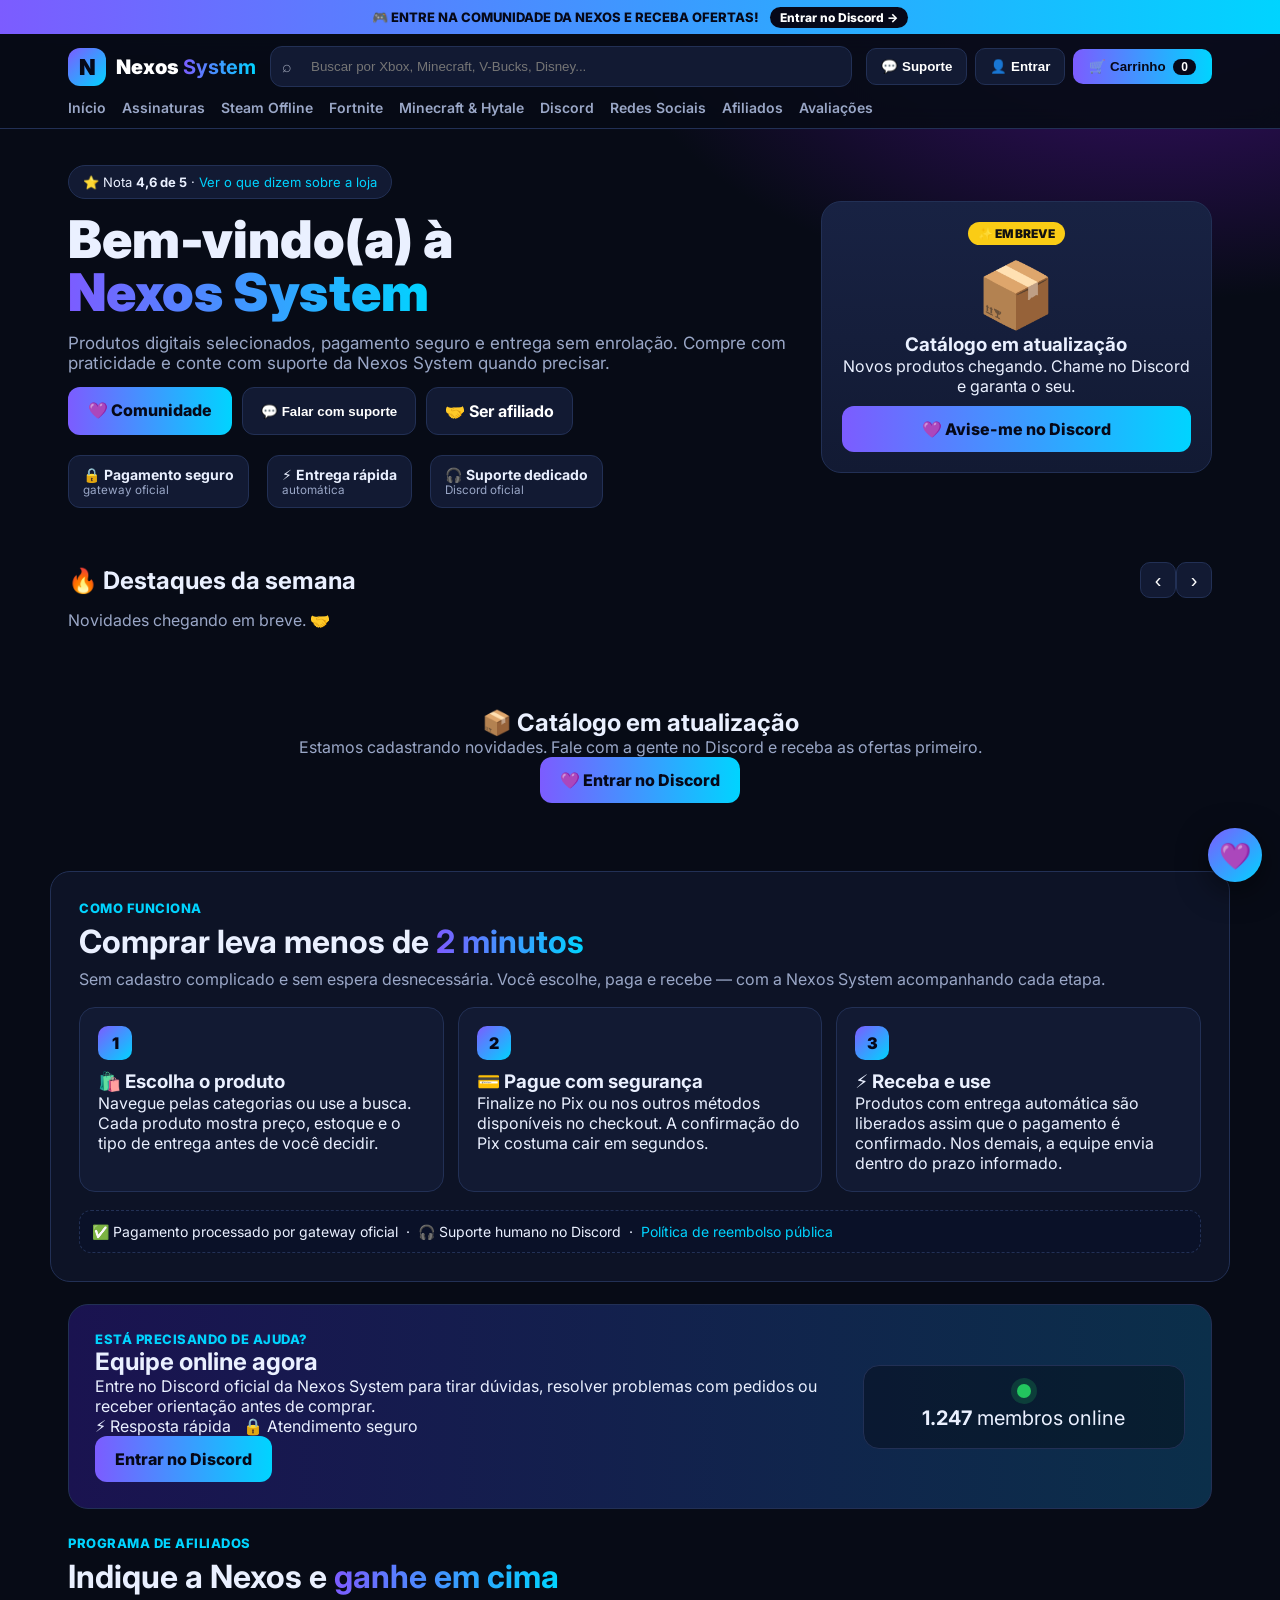
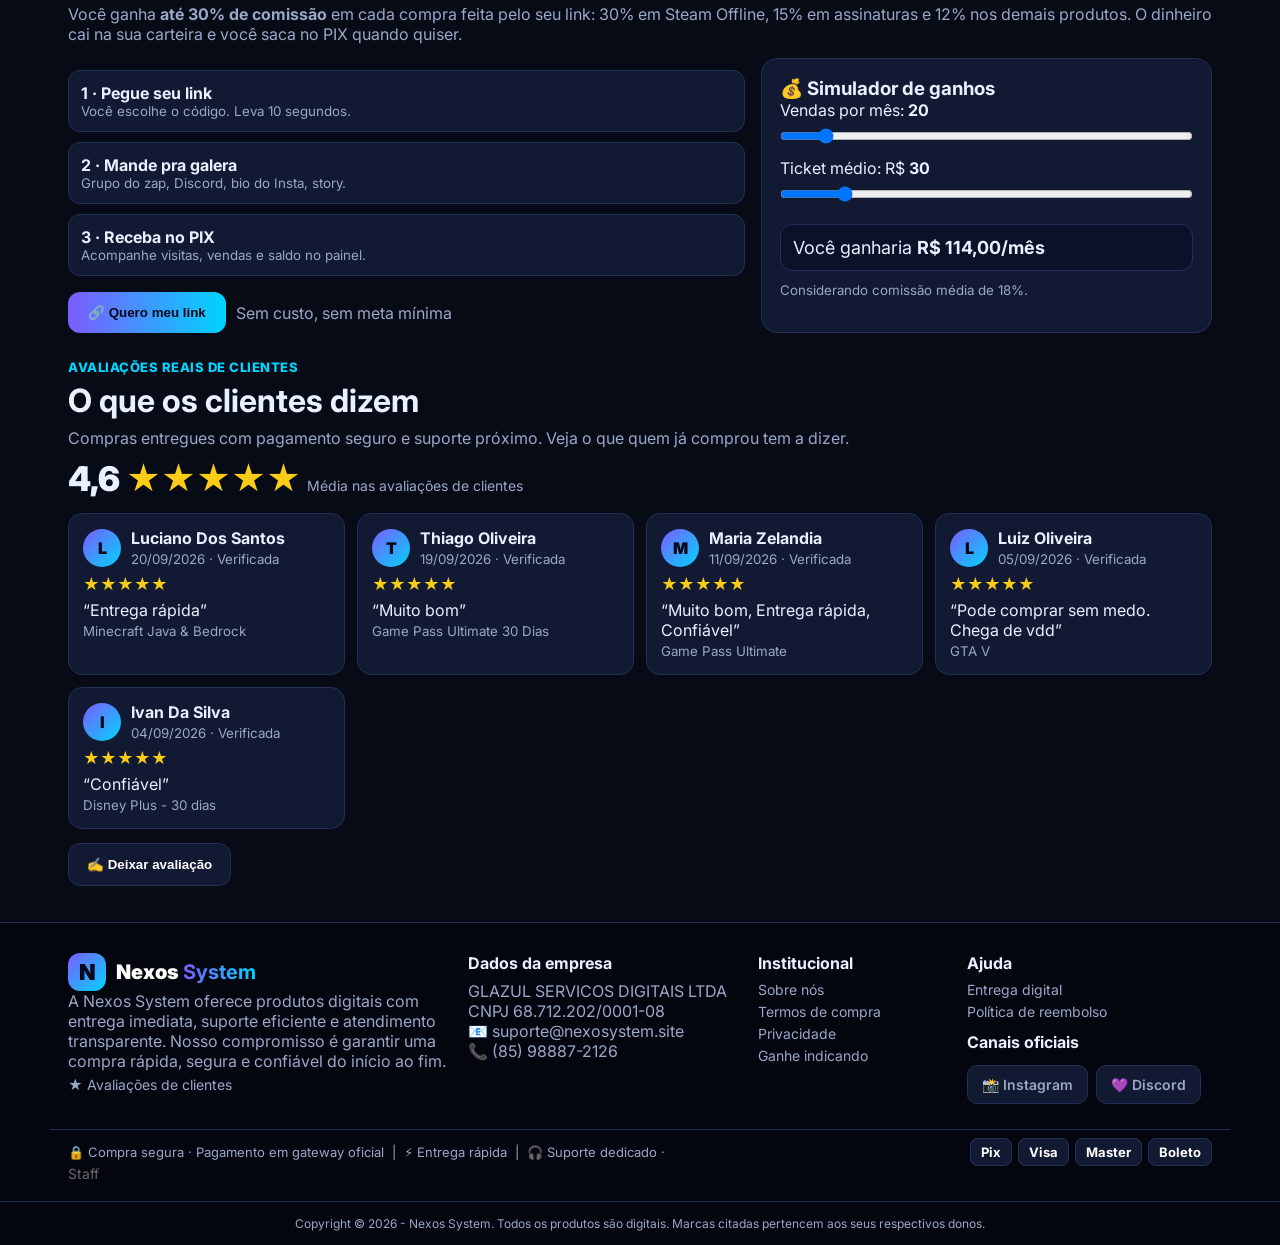
==== index.html @ 24e2811d "Loja Nexos System + painel staff no ar" ====
<!DOCTYPE html>
<html lang="pt-BR">
<head>
<meta charset="UTF-8">
<meta name="viewport" content="width=device-width, initial-scale=1.0">
<title>Nexos System — Loja de Produtos Digitais</title>
<meta name="description" content="Produtos digitais selecionados, pagamento seguro e entrega imediata. Games, assinaturas, V-Bucks, Minecraft e mais.">
<link rel="stylesheet" href="style.css">
<link rel="preconnect" href="https://fonts.googleapis.com">
<link href="https://fonts.googleapis.com/css2?family=Inter:wght@400;500;600;700;800;900&display=swap" rel="stylesheet">
</head>
<body>

<!-- TOP BAR -->
<div class="topbar">
  🎮 ENTRE NA COMUNIDADE DA NEXOS E RECEBA OFERTAS! <a href="https://discord.gg/HbH4bSktez" target="_blank">Entrar no Discord →</a>
</div>

<!-- HEADER -->
<header class="header" id="header">
  <div class="container header-inner">
    <a href="#" class="logo" onclick="scrollTop0();return false;">
      <div class="logo-icon">N</div>
      <span class="js-store">Nexos <b>System</b></span>
    </a>
    <div class="search-wrap">
      <span class="search-icon">⌕</span>
      <input id="searchInput" type="text" placeholder="Buscar por Xbox, Minecraft, V-Bucks, Disney..." oninput="filtrarBusca(this.value)">
      <div id="searchResults" class="search-results hidden"></div>
    </div>
    <div class="header-actions">
      <button class="btn-ghost" onclick="abrirTicket('')">💬 Suporte</button>
      <button class="btn-ghost" id="btnAccount" onclick="abrirConta()">👤 Entrar</button>
      <button class="btn-cart" onclick="toggleCart(true)">🛒 Carrinho <span id="cartCount" class="cart-count">0</span></button>
    </div>
    <button class="menu-btn" onclick="document.querySelector('.nav-cat').classList.toggle('open')">☰</button>
  </div>
  <nav class="nav-cat container">
    <a href="#vitrine">Início</a>
    <a href="#cat-assinaturas">Assinaturas</a>
    <a href="#cat-steam-offline">Steam Offline</a>
    <a href="#cat-fortnite">Fortnite</a>
    <a href="#cat-minecraft">Minecraft</a>
    <a href="#cat-discord">Discord</a>
    <a href="#afiliados">Afiliados</a>
    <a href="#avaliacoes">Avaliações</a>
  </nav>
</header>

<!-- HERO -->
<section class="hero container">
  <div class="hero-left">
    <div class="rating-badge">⭐ Nota <b>4,6 de 5</b> · <a href="#avaliacoes">Ver o que dizem sobre a loja</a></div>
    <h1>Bem-vindo(a) à<br><span class="gradient">Nexos System</span></h1>
    <p>Produtos digitais selecionados, pagamento seguro e entrega sem enrolação. Compre com praticidade e conte com suporte da Nexos System quando precisar.</p>
    <div class="hero-btns">
      <a class="btn-primary" href="https://discord.gg/HbH4bSktez" target="_blank">💜 Comunidade</a>
      <button class="btn-secondary" onclick="abrirModal('modalSuporte')">💬 Falar com suporte</button>
      <a class="btn-secondary" href="#afiliados">🤝 Ser afiliado</a>
    </div>
    <div class="hero-trust">
      <div>🔒 <b>Pagamento seguro</b><small>gateway oficial</small></div>
      <div>⚡ <b>Entrega rápida</b><small>automática</small></div>
      <div>🎧 <b>Suporte dedicado</b><small>Discord oficial</small></div>
    </div>
  </div>
  <div class="hero-right">
    <div class="hero-card" id="heroCard"></div>
  </div>
</section>

<!-- CARROSSEL DESTAQUES -->
<section class="container">
  <div class="section-head"><h2>🔥 Destaques da semana</h2><div class="carousel-nav"><button onclick="scrollCarrossel(-1)">‹</button><button onclick="scrollCarrossel(1)">›</button></div></div>
  <div id="carrossel" class="carousel"></div>
</section>

<!-- VITRINE POR CATEGORIA -->
<main id="vitrine" class="container"></main>

<!-- COMO FUNCIONA -->
<section class="how container">
  <p class="eyebrow">Como funciona</p>
  <h2>Comprar leva menos de <span class="gradient">2 minutos</span></h2>
  <p class="muted">Sem cadastro complicado e sem espera desnecessária. Você escolhe, paga e recebe — com a Nexos System acompanhando cada etapa.</p>
  <div class="how-grid">
    <div class="how-card"><div class="how-num">1</div><h3>🛍️ Escolha o produto</h3><p>Navegue pelas categorias ou use a busca. Cada produto mostra preço, estoque e o tipo de entrega antes de você decidir.</p></div>
    <div class="how-card"><div class="how-num">2</div><h3>💳 Pague com segurança</h3><p>Finalize no Pix ou nos outros métodos disponíveis no checkout. A confirmação do Pix costuma cair em segundos.</p></div>
    <div class="how-card"><div class="how-num">3</div><h3>⚡ Receba e use</h3><p>Produtos com entrega automática são liberados assim que o pagamento é confirmado. Nos demais, a equipe envia dentro do prazo informado.</p></div>
  </div>
  <div class="how-badges">✅ Pagamento processado por gateway oficial &nbsp;·&nbsp; 🎧 Suporte humano no Discord &nbsp;·&nbsp; <a href="#" onclick="abrirModal('modalReembolso');return false;">Política de reembolso pública</a></div>
</section>

<!-- AJUDA / DISCORD -->
<section class="help container">
  <div class="help-box">
    <div><p class="eyebrow">Está precisando de ajuda?</p><h2>Equipe online agora</h2>
    <p>Entre no Discord oficial da Nexos System para tirar dúvidas, resolver problemas com pedidos ou receber orientação antes de comprar.</p>
    <p>⚡ Resposta rápida &nbsp; 🔒 Atendimento seguro</p>
    <a class="btn-primary" href="https://discord.gg/HbH4bSktez" target="_blank">Entrar no Discord</a></div>
    <div class="help-online"><div class="pulse"></div><b>1.247</b> membros online</div>
  </div>
</section>

<!-- AFILIADOS -->
<section id="afiliados" class="aff container">
  <p class="eyebrow">Programa de afiliados</p>
  <h2>Indique a Nexos e <span class="gradient">ganhe em cima</span></h2>
  <p class="muted">Você ganha <b>até 30% de comissão</b> em cada compra feita pelo seu link: 30% em Steam Offline, 15% em assinaturas e 12% nos demais produtos. O dinheiro cai na sua carteira e você saca no PIX quando quiser.</p>
  <div class="aff-grid">
    <div>
      <div class="aff-steps">
        <div><b>1 · Pegue seu link</b><small>Você escolhe o código. Leva 10 segundos.</small></div>
        <div><b>2 · Mande pra galera</b><small>Grupo do zap, Discord, bio do Insta, story.</small></div>
        <div><b>3 · Receba no PIX</b><small>Acompanhe visitas, vendas e saldo no painel.</small></div>
      </div>
      <div style="display:flex;gap:10px;margin-top:16px;flex-wrap:wrap">
        <button class="btn-primary" onclick="gerarLinkAfiliado()">🔗 Quero meu link</button>
        <span class="muted" style="align-self:center">Sem custo, sem meta mínima</span>
      </div>
      <div id="affLinkBox" class="aff-link hidden"></div>
    </div>
    <div class="aff-card">
      <h3>💰 Simulador de ganhos</h3>
      <label>Vendas por mês: <b id="simVendasLbl">20</b></label>
      <input type="range" id="simVendas" min="1" max="200" value="20" oninput="simular()">
      <label>Ticket médio: R$ <b id="simTicketLbl">30</b></label>
      <input type="range" id="simTicket" min="10" max="150" value="30" oninput="simular()">
      <div class="sim-result">Você ganharia <b id="simResult">R$ 108,00/mês</b></div>
      <small class="muted">Considerando comissão média de 18%.</small>
    </div>
  </div>
</section>

<!-- AVALIAÇÕES -->
<section id="avaliacoes" class="container reviews">
  <p class="eyebrow">Avaliações reais de clientes</p>
  <h2>O que os clientes dizem</h2>
  <p class="muted">Compras entregues com pagamento seguro e suporte próximo. Veja o que quem já comprou tem a dizer.</p>
  <div class="reviews-score">4,6 <span>★★★★★</span> <small>Média nas avaliações de clientes</small></div>
  <div id="reviewsGrid" class="reviews-grid"></div>
  <button class="btn-secondary" onclick="abrirModal('modalAvaliar')">✍️ Deixar avaliação</button>
</section>

<!-- FOOTER -->
<footer class="footer">
  <div class="container footer-grid">
    <div>
      <div class="logo"><div class="logo-icon">N</div><span>Nexos <b>System</b></span></div>
      <p class="muted">A Nexos System oferece produtos digitais com entrega imediata, suporte eficiente e atendimento transparente. Nosso compromisso é garantir uma compra rápida, segura e confiável do início ao fim.</p>
      <a href="#avaliacoes">★ Avaliações de clientes</a>
    </div>
    <div><h4>Dados da empresa</h4><p class="muted">GLAZUL SERVICOS DIGITAIS LTDA<br>CNPJ 68.712.202/0001-08<br>📧 suporte@nexosystem.site<br>📞 (85) 98887-2126</p></div>
    <div><h4>Institucional</h4><a href="#" onclick="abrirModal('modalSobre');return false;">Sobre nós</a><a href="#" onclick="abrirModal('modalTermos');return false;">Termos de compra</a><a href="#" onclick="abrirModal('modalPrivacidade');return false;">Privacidade</a><a href="#afiliados">Ganhe indicando</a></div>
    <div><h4>Ajuda</h4><a href="#" onclick="abrirModal('modalEntrega');return false;">Entrega digital</a><a href="#" onclick="abrirModal('modalReembolso');return false;">Política de reembolso</a><h4 style="margin-top:12px">Canais oficiais</h4><div style="display:flex;gap:8px"><a class="btn-ghost" href="https://www.instagram.com/nexossystem/" target="_blank">📸 Instagram</a><a class="btn-ghost js-discord" href="https://discord.gg/HbH4bSktez" target="_blank">💜 Discord</a></div></div>
  </div>
  <div class="container pay-row">
    <div>🔒 Compra segura · Pagamento em gateway oficial &nbsp;|&nbsp; ⚡ Entrega rápida &nbsp;|&nbsp; 🎧 Suporte dedicado · <a href="admin.html" style="color:#666">Staff</a></div>
    <div class="pay-icons"><span class="pay">Pix</span><span class="pay">Visa</span><span class="pay">Master</span><span class="pay">Boleto</span></div>
  </div>
  <div class="copy">Copyright © 2026 - Nexos System. Todos os produtos são digitais. Marcas citadas pertencem aos seus respectivos donos.</div>
</footer>

<!-- CARRINHO DRAWER -->
<div id="cartOverlay" class="overlay hidden" onclick="toggleCart(false)"></div>
<aside id="cartDrawer" class="cart-drawer">
  <div class="cart-head"><h3>🛒 Carrinho</h3><button onclick="toggleCart(false)">✕</button></div>
  <div id="cartItems" class="cart-items"></div>
  <div class="cart-foot">
    <div class="cart-total">Valor total: <b id="cartTotal">R$ 0,00</b></div>
    <div style="display:flex;gap:8px"><input id="cupomInput" placeholder="Cupom (ex: NEXOS10)" style="flex:1"><button class="btn-secondary" onclick="aplicarCupom()">Aplicar</button></div>
    <button class="btn-primary full" onclick="irCheckout()">Ir para a compra →</button>
    <a href="https://discord.gg/HbH4bSktez" target="_blank" class="btn-secondary full" style="text-align:center">💜 Discord</a>
  </div>
</aside>

<!-- MODAL PRODUTO -->
<div id="modalProduto" class="modal hidden"><div class="modal-box">
  <button class="modal-x" onclick="fecharModais()">✕</button>
  <div id="produtoDetalhe"></div>
</div></div>

<!-- MODAL CHECKOUT -->
<div id="modalCheckout" class="modal hidden"><div class="modal-box">
  <button class="modal-x" onclick="fecharModais()">✕</button>
  <h2>Finalizar compra</h2>
  <div id="checkoutResumo"></div>
  <label>Seu e-mail para entrega</label>
  <input id="checkoutEmail" type="email" placeholder="voce@email.com">
  <label>Método de pagamento</label>
  <div class="pay-methods">
    <button class="pay-method active" onclick="setPay('pix',this)">⚡ Pix <small>aprovação imediata</small></button>
    <button class="pay-method" onclick="setPay('cartao',this)">💳 Cartão <small>em até 12x</small></button>
  </div>
  <div id="pixArea">
    <div id="pixMeta" class="keys"></div>
    <div style="text-align:center"><img id="pixQR" width="220" height="220" style="border-radius:12px;background:#fff;padding:8px" alt="QR Pix" onerror="this.style.display='none';document.getElementById('pixFallback').classList.remove('hidden')"><div id="pixFallback" class="hidden muted">QR indisponível offline — use o copia-e-cola abaixo 👇</div><div id="pixTimer" class="muted">⏳ Expira em 30:00</div></div>
    <div class="pix-qr" style="font-size:11px;word-break:break-all">Copia-e-cola:<br><small id="pixCode">...</small></div>
    <button class="btn-secondary full" onclick="copiarPix()">📋 Copiar código Pix</button>
  </div>
  <div id="cartaoArea" class="hidden">
    <input id="ccNum" placeholder="Número do cartão 0000 0000 0000 0000"><div style="display:flex;gap:8px"><input placeholder="MM/AA"><input placeholder="CVV"></div><input placeholder="Nome impresso">
  </div>
  <button class="btn-primary full" onclick="confirmarPagamento()">Confirmar pagamento • <span id="checkoutTotalBtn">R$ 0,00</span></button>
  <small class="muted">🔒 Pagamento processado por gateway oficial. Entrega automática após confirmação.</small>
</div></div>

<!-- MODAL PEDIDO OK -->
<div id="modalSucesso" class="modal hidden"><div class="modal-box center">
  <div style="font-size:48px">✅</div><h2>Pagamento confirmado!</h2>
  <p id="sucessoMsg" class="muted"></p>
  <div id="sucessoKeys" class="keys"></div>
  <button class="btn-primary full" onclick="fecharModais()">Continuar comprando</button>
  <a class="btn-secondary full" style="text-align:center" href="https://discord.gg/HbH4bSktez" target="_blank">Falar com suporte no Discord</a>
</div></div>

<!-- MODAIS SIMPLES -->
<div id="modalLogin" class="modal hidden"><div class="modal-box">
  <button class="modal-x" onclick="fecharModais()">✕</button>
  <h2>Entrar</h2><p class="muted">Acesse seus pedidos e seu link de afiliado.</p>
  <input id="loginEmail" type="email" placeholder="Seu e-mail"><input id="loginPass" type="password" placeholder="Senha">
  <button class="btn-primary full" onclick="fazerLogin()">Entrar</button>
  <button class="btn-secondary full" onclick="fazerLogin()">Criar conta grátis</button>
</div></div>

<div id="modalSuporte" class="modal hidden"><div class="modal-box">
  <button class="modal-x" onclick="fecharModais()">✕</button>
  <h2>Precisa de ajuda?</h2>
  <p class="muted">Equipe online · resposta rápida · ou abra um ticket direto na loja:</p>
  <button class="btn-primary full" onclick="abrirTicket('')">🎫 Abrir ticket de suporte</button>
  <button class="btn-secondary full" onclick="abrirConta()">🧾 Meus pedidos / tickets</button>
  <a class="btn-secondary full" style="text-align:center" href="https://discord.gg/HbH4bSktez" target="_blank">💜 Discord oficial</a>
</div></div>

<div id="modalConta" class="modal hidden"><div class="modal-box" style="width:620px">
  <button class="modal-x" onclick="fecharModais()">✕</button>
  <h2>Minha conta</h2>
  <div id="contaBody"></div>
</div></div>

<div id="modalAvaliar" class="modal hidden"><div class="modal-box">
  <button class="modal-x" onclick="fecharModais()">✕</button>
  <h2>Deixar avaliação</h2>
  <input id="avNome" placeholder="Seu nome"><select id="avStars"><option value="5">★★★★★ 5</option><option value="4">★★★★ 4</option><option value="3">★★★ 3</option></select>
  <input id="avTexto" placeholder="Ex: Entrega rápida, confiável">
  <button class="btn-primary full" onclick="enviarAvaliacao()">Publicar avaliação</button>
</div></div>

<div id="modalSobre" class="modal hidden"><div class="modal-box"><button class="modal-x" onclick="fecharModais()">✕</button><h2>Sobre nós</h2><p class="muted">A Nexos System é uma loja de produtos digitais focada em games, assinaturas e serviços. Entrega rápida, pagamento seguro via gateway oficial e suporte humano no Discord. CNPJ 68.712.202/0001-08.</p></div></div>
<div id="modalTermos" class="modal hidden"><div class="modal-box"><button class="modal-x" onclick="fecharModais()">✕</button><h2>Termos de compra</h2><p class="muted">1. Todos os produtos são digitais e de uso pessoal.<br>2. Prazos de entrega estão descritos em cada produto.<br>3. Compartilhamento indevido pode resultar em perda de acesso sem reembolso.<br>4. Suporte via Discord oficial.</p></div></div>
<div id="modalPrivacidade" class="modal hidden"><div class="modal-box"><button class="modal-x" onclick="fecharModais()">✕</button><h2>Privacidade</h2><p class="muted">Coletamos apenas e-mail e dados do pedido para entrega. Não compartilhamos seus dados. Pagamentos são processados por gateway PCI-compliant.</p></div></div>
<div id="modalEntrega" class="modal hidden"><div class="modal-box"><button class="modal-x" onclick="fecharModais()">✕</button><h2>Entrega digital</h2><p class="muted">Produtos com selo "Automática" são liberados em segundos após o Pix. Demais produtos em até 30 min (horário comercial) via e-mail + Discord.</p></div></div>
<div id="modalReembolso" class="modal hidden"><div class="modal-box"><button class="modal-x" onclick="fecharModais()">✕</button><h2>Política de reembolso</h2><p class="muted">Reembolso integral se o produto não for entregue no prazo. Após entrega e uso da chave/conta, analisamos caso a caso em até 7 dias. Fale no Discord oficial.</p></div></div>

<div id="toast" class="toast hidden"></div>
<a class="float-discord" href="https://discord.gg/HbH4bSktez" target="_blank">💜</a>

<script src="store.js"></script>
<script src="script.js"></script>
</body>
</html>
---- style.css ----
*{box-sizing:border-box;margin:0;padding:0}
:root{--bg:#070b16;--bg2:#0d1326;--card:#121a33;--card2:#182243;--line:#223055;--txt:#eaf0ff;--muted:#9aa7c7;--acc:#7c5cff;--acc2:#00d4ff;--green:#22c55e;--yellow:#facc15}
body{font-family:'Inter',system-ui,Arial;background:radial-gradient(1200px 600px at 20% -10%,#1b2560 0%,transparent 60%),radial-gradient(900px 500px at 90% 0%,#3b0f6e 0%,transparent 60%),var(--bg);color:var(--txt);min-height:100vh}
a{color:var(--acc2);text-decoration:none}
.container{max-width:1180px;margin:0 auto;padding:0 18px}
.hidden{display:none!important}
.topbar{background:linear-gradient(90deg,#7c5cff,#00d4ff);color:#060818;text-align:center;font-weight:800;font-size:13px;padding:9px 12px}
.topbar a{background:#060818;color:#fff;padding:3px 10px;border-radius:20px;margin-left:8px;font-size:12px}
.header{position:sticky;top:0;z-index:50;background:rgba(7,11,22,.92);backdrop-filter:blur(12px);border-bottom:1px solid var(--line)}
.header-inner{display:flex;align-items:center;gap:14px;padding:12px 18px}
.logo{display:flex;align-items:center;gap:10px;font-weight:900;font-size:20px;color:#fff;white-space:nowrap}
.logo b{background:linear-gradient(90deg,var(--acc),var(--acc2));-webkit-background-clip:text;background-clip:text;color:transparent}
.logo-icon{width:38px;height:38px;border-radius:12px;background:linear-gradient(135deg,var(--acc),var(--acc2));display:grid;place-items:center;font-weight:900;color:#060818;font-size:22px}
.search-wrap{flex:1;position:relative}
.search-wrap input{width:100%;background:var(--card);border:1px solid var(--line);color:#fff;padding:12px 14px 12px 40px;border-radius:12px;outline:none}
.search-icon{position:absolute;left:12px;top:10px;opacity:.6}
.search-results{position:absolute;top:48px;left:0;right:0;background:var(--card2);border:1px solid var(--line);border-radius:12px;overflow:hidden;max-height:320px;overflow:auto}
.search-results div{padding:10px 12px;cursor:pointer;border-bottom:1px solid var(--line)}
.search-results div:hover{background:#223055}
.header-actions{display:flex;gap:8px;align-items:center}
.btn-ghost{background:var(--card);border:1px solid var(--line);color:#fff;padding:10px 14px;border-radius:10px;cursor:pointer;font-weight:600}
.btn-cart{background:linear-gradient(90deg,var(--acc),var(--acc2));border:none;color:#060818;padding:10px 16px;border-radius:10px;cursor:pointer;font-weight:800}
.cart-count{background:#060818;color:#fff;border-radius:20px;padding:1px 8px;margin-left:4px;font-size:12px}
.menu-btn{display:none;background:var(--card);border:1px solid var(--line);color:#fff;border-radius:10px;padding:10px}
.nav-cat{display:flex;gap:16px;padding:0 18px 12px;flex-wrap:wrap}
.nav-cat a{color:var(--muted);font-weight:600;font-size:14px}
.nav-cat a:hover{color:#fff}
.hero{display:grid;grid-template-columns:1.3fr .7fr;gap:26px;padding:36px 18px!important;align-items:center}
.rating-badge{background:var(--card);border:1px solid var(--line);display:inline-block;padding:8px 14px;border-radius:30px;font-size:13px;margin-bottom:14px}
.hero h1{font-size:52px;line-height:1.02;font-weight:900}
.gradient{background:linear-gradient(90deg,var(--acc),var(--acc2));-webkit-background-clip:text;background-clip:text;color:transparent}
.hero-left p{color:var(--muted);margin:14px 0;font-size:17px}
.hero-btns{display:flex;gap:10px;flex-wrap:wrap}
.btn-primary{background:linear-gradient(90deg,var(--acc),var(--acc2));color:#060818;font-weight:800;border:none;padding:13px 20px;border-radius:12px;cursor:pointer;display:inline-block}
.btn-secondary{background:var(--card);border:1px solid var(--line);color:#fff;font-weight:700;padding:13px 18px;border-radius:12px;cursor:pointer;display:inline-block}
.full{width:100%;margin-top:10px}
.hero-trust{display:flex;gap:18px;margin-top:20px;flex-wrap:wrap}
.hero-trust div{background:var(--card);border:1px solid var(--line);padding:10px 14px;border-radius:12px;font-size:14px}
.hero-trust small{display:block;color:var(--muted)}
.hero-card{background:linear-gradient(180deg,var(--card2),var(--card));border:1px solid var(--line);border-radius:20px;padding:20px;text-align:center}
.hero-card img{width:100%;border-radius:14px;background:#000}
.hero-card-tag{background:var(--yellow);color:#111;font-weight:900;font-size:12px;display:inline-block;padding:4px 10px;border-radius:20px;margin-bottom:10px}
.hero-price{font-size:20px;margin:8px 0}.hero-price s{color:var(--muted);font-size:15px;margin-right:8px}
.section-head{display:flex;justify-content:space-between;align-items:center;margin:18px 0 12px}
.section-head h2{font-size:24px}
.carousel-nav button{background:var(--card);border:1px solid var(--line);color:#fff;width:36px;height:36px;border-radius:10px;cursor:pointer;font-size:20px}
.carousel{display:flex;gap:14px;overflow:auto;padding-bottom:10px;scroll-behavior:smooth}
.prod{min-width:200px;background:var(--card);border:1px solid var(--line);border-radius:16px;overflow:hidden;cursor:pointer;transition:.15s}
.prod:hover{transform:translateY(-3px);border-color:var(--acc)}
.prod-img{height:150px;background:#000;display:grid;place-items:center;font-size:48px;position:relative}
.prod-img img{width:100%;height:100%;object-fit:cover}
.prod-badge{position:absolute;top:8px;left:8px;background:var(--green);color:#04140a;font-size:11px;font-weight:800;padding:3px 8px;border-radius:20px}
.prod-body{padding:12px}
.prod-cat{font-size:11px;color:var(--acc2);font-weight:800;text-transform:uppercase}
.prod-body h3{font-size:15px;margin:4px 0;min-height:38px}
.prod-stock{font-size:12px;color:var(--green);font-weight:700}
.prod-price{margin-top:6px}.prod-price s{color:var(--muted);font-size:12px;display:block}.prod-price b{font-size:18px}
.prod button{width:100%;margin-top:8px;background:#1e2a55;color:#fff;border:1px solid var(--line);padding:9px;border-radius:10px;cursor:pointer;font-weight:700}
.prod button:hover{background:linear-gradient(90deg,var(--acc),var(--acc2));color:#060818}
.cat-block{margin:28px 0}
.cat-head{display:flex;justify-content:space-between;align-items:center;margin-bottom:12px}
.cat-head h2{font-size:22px}
.grid{display:grid;grid-template-columns:repeat(auto-fill,minmax(200px,1fr));gap:14px}
.eyebrow{color:var(--acc2);font-weight:800;text-transform:uppercase;font-size:13px;letter-spacing:.5px}
.how{background:var(--bg2);border:1px solid var(--line);border-radius:20px;padding:28px!important;margin-top:26px}
.how h2,.aff h2,.reviews h2{font-size:32px;margin:6px 0 8px}
.muted{color:var(--muted)}
.how-grid{display:grid;grid-template-columns:repeat(3,1fr);gap:14px;margin:18px 0}
.how-card{background:var(--card);border:1px solid var(--line);border-radius:16px;padding:18px}
.how-num{width:34px;height:34px;border-radius:10px;background:linear-gradient(135deg,var(--acc),var(--acc2));display:grid;place-items:center;font-weight:900;color:#060818;margin-bottom:10px}
.how-badges{background:#0a1128;border:1px dashed var(--line);border-radius:12px;padding:12px;font-size:14px}
.help{margin-top:22px}.help-box{background:linear-gradient(90deg,#1a1350,#0b2f4a);border:1px solid var(--line);border-radius:20px;padding:26px;display:grid;grid-template-columns:1.4fr .6fr;gap:16px;align-items:center}
.help-online{background:rgba(0,0,0,.35);border:1px solid var(--line);border-radius:16px;padding:18px;text-align:center;font-size:20px}
.pulse{width:14px;height:14px;background:var(--green);border-radius:50%;margin:0 auto 8px;box-shadow:0 0 0 6px rgba(34,197,94,.2)}
.aff{margin-top:26px}.aff-grid{display:grid;grid-template-columns:1.2fr .8fr;gap:16px;margin-top:14px}
.aff-steps{display:grid;gap:10px;margin-top:12px}.aff-steps div{background:var(--card);border:1px solid var(--line);border-radius:12px;padding:12px}.aff-steps small{display:block;color:var(--muted)}
.aff-card{background:var(--card);border:1px solid var(--line);border-radius:16px;padding:18px}
.aff-card input[type=range]{width:100%;margin:8px 0 14px}
.sim-result{background:#0a1128;border:1px solid var(--line);padding:12px;border-radius:12px;font-size:18px;margin:8px 0}
.aff-link{background:#0a1128;border:1px dashed var(--acc2);border-radius:12px;padding:12px;margin-top:12px;word-break:break-all}
.reviews{margin-top:26px}.reviews-score{font-size:34px;font-weight:900;margin:10px 0}.reviews-score span{color:var(--yellow)}.reviews-score small{font-size:14px;color:var(--muted);font-weight:400}
.reviews-grid{display:grid;grid-template-columns:repeat(auto-fill,minmax(260px,1fr));gap:12px;margin:14px 0}
.rev{background:var(--card);border:1px solid var(--line);border-radius:14px;padding:14px}
.rev-head{display:flex;gap:10px;align-items:center}.avatar{width:38px;height:38px;border-radius:50%;background:linear-gradient(135deg,var(--acc),var(--acc2));display:grid;place-items:center;font-weight:900;color:#060818}
.rev small{color:var(--muted)}.stars{color:var(--yellow);margin:6px 0}
.footer{margin-top:36px;background:#04060f;border-top:1px solid var(--line);padding:30px 0 0}
.footer-grid{display:grid;grid-template-columns:1.4fr 1fr .7fr .9fr;gap:18px}
.footer h4{margin-bottom:8px}.footer a{display:block;color:var(--muted);margin:5px 0;font-size:14px}.footer a:hover{color:#fff}
.pay-row{display:flex;justify-content:space-between;gap:12px;flex-wrap:wrap;border-top:1px solid var(--line);margin-top:20px;padding:14px 18px;font-size:13px;color:var(--muted)}
.pay{background:var(--card);border:1px solid var(--line);padding:5px 10px;border-radius:8px;margin-left:6px;color:#fff;font-weight:700}
.copy{text-align:center;color:var(--muted);font-size:12px;padding:14px;border-top:1px solid var(--line)}
.overlay{position:fixed;inset:0;background:rgba(0,0,0,.6);z-index:90}
.cart-drawer{position:fixed;top:0;right:0;width:380px;max-width:92vw;height:100vh;background:var(--bg2);border-left:1px solid var(--line);z-index:100;display:flex;flex-direction:column;transform:translateX(105%);transition:.25s}
.cart-drawer.open{transform:none}
.cart-head{display:flex;justify-content:space-between;align-items:center;padding:16px;border-bottom:1px solid var(--line)}
.cart-head button{background:none;border:none;color:#fff;font-size:18px;cursor:pointer}
.cart-items{flex:1;overflow:auto;padding:12px;display:flex;flex-direction:column;gap:10px}
.cart-item{display:flex;gap:10px;background:var(--card);border:1px solid var(--line);border-radius:12px;padding:10px;align-items:center}
.cart-item .emoji{font-size:32px;width:52px;height:52px;display:grid;place-items:center;background:#000;border-radius:10px;overflow:hidden}.cart-item .emoji img{width:100%;height:100%;object-fit:cover}
.cart-item b{font-size:14px}.cart-item small{color:var(--muted)}
.qty{display:flex;gap:6px;align-items:center;margin-top:6px}.qty button{background:#1e2a55;color:#fff;border:1px solid var(--line);width:26px;height:26px;border-radius:8px;cursor:pointer}
.cart-foot{padding:14px;border-top:1px solid var(--line);display:grid;gap:10px}
.cart-foot input,.modal-box input,.modal-box select{background:#0a1128;border:1px solid var(--line);color:#fff;padding:12px;border-radius:10px;width:100%;margin-top:8px}
.cart-total{font-size:18px}.modal{position:fixed;inset:0;background:rgba(0,0,0,.7);z-index:120;display:grid;place-items:center;padding:16px}
.modal-box{background:var(--bg2);border:1px solid var(--line);border-radius:18px;padding:22px;width:520px;max-width:94vw;max-height:90vh;overflow:auto;position:relative}
.modal-box.center{text-align:center}.modal-x{position:absolute;top:12px;right:12px;background:var(--card);border:1px solid var(--line);color:#fff;border-radius:10px;width:32px;height:32px;cursor:pointer}
.modal-box h2{margin-bottom:6px}.modal-box label{display:block;margin-top:12px;font-weight:700;font-size:14px}
.pay-methods{display:grid;grid-template-columns:1fr 1fr;gap:10px;margin-top:8px}
.pay-method{background:var(--card);border:1px solid var(--line);color:#fff;border-radius:12px;padding:12px;cursor:pointer;font-weight:800}.pay-method.active{border-color:var(--acc2);box-shadow:0 0 0 1px var(--acc2)}.pay-method small{display:block;color:var(--muted);font-weight:400}
.pix-qr{background:#fff;color:#111;border-radius:14px;text-align:center;font-weight:900;padding:22px;margin:12px 0;font-size:20px}
.keys{background:#0a1128;border:1px dashed var(--green);border-radius:12px;padding:12px;margin:12px 0;text-align:left;font-size:13px}
.toast{position:fixed;bottom:20px;left:50%;transform:translateX(-50%);background:#0f1a3a;border:1px solid var(--acc2);color:#fff;padding:12px 18px;border-radius:12px;z-index:200;font-weight:600}
.float-discord{position:fixed;bottom:18px;right:18px;width:54px;height:54px;border-radius:50%;background:linear-gradient(135deg,#7c5cff,#00d4ff);display:grid;place-items:center;font-size:26px;z-index:80;box-shadow:0 8px 30px rgba(0,0,0,.5)}
.prod-detail-img{height:230px;border-radius:14px;background:#000;display:grid;place-items:center;font-size:80px;overflow:hidden}.prod-detail-img img{width:100%;height:100%;object-fit:cover}
.detail-meta{display:flex;gap:8px;flex-wrap:wrap;margin:10px 0}.tag{background:#1e2a55;border:1px solid var(--line);padding:5px 10px;border-radius:20px;font-size:12px}
@media(max-width:900px){.hero{grid-template-columns:1fr}.hero h1{font-size:38px}.how-grid,.aff-grid,.footer-grid,.help-box{grid-template-columns:1fr}.menu-btn{display:block}.nav-cat{display:none}.nav-cat.open{display:flex}.header-inner{flex-wrap:wrap}.search-wrap{order:3;flex-basis:100%}}
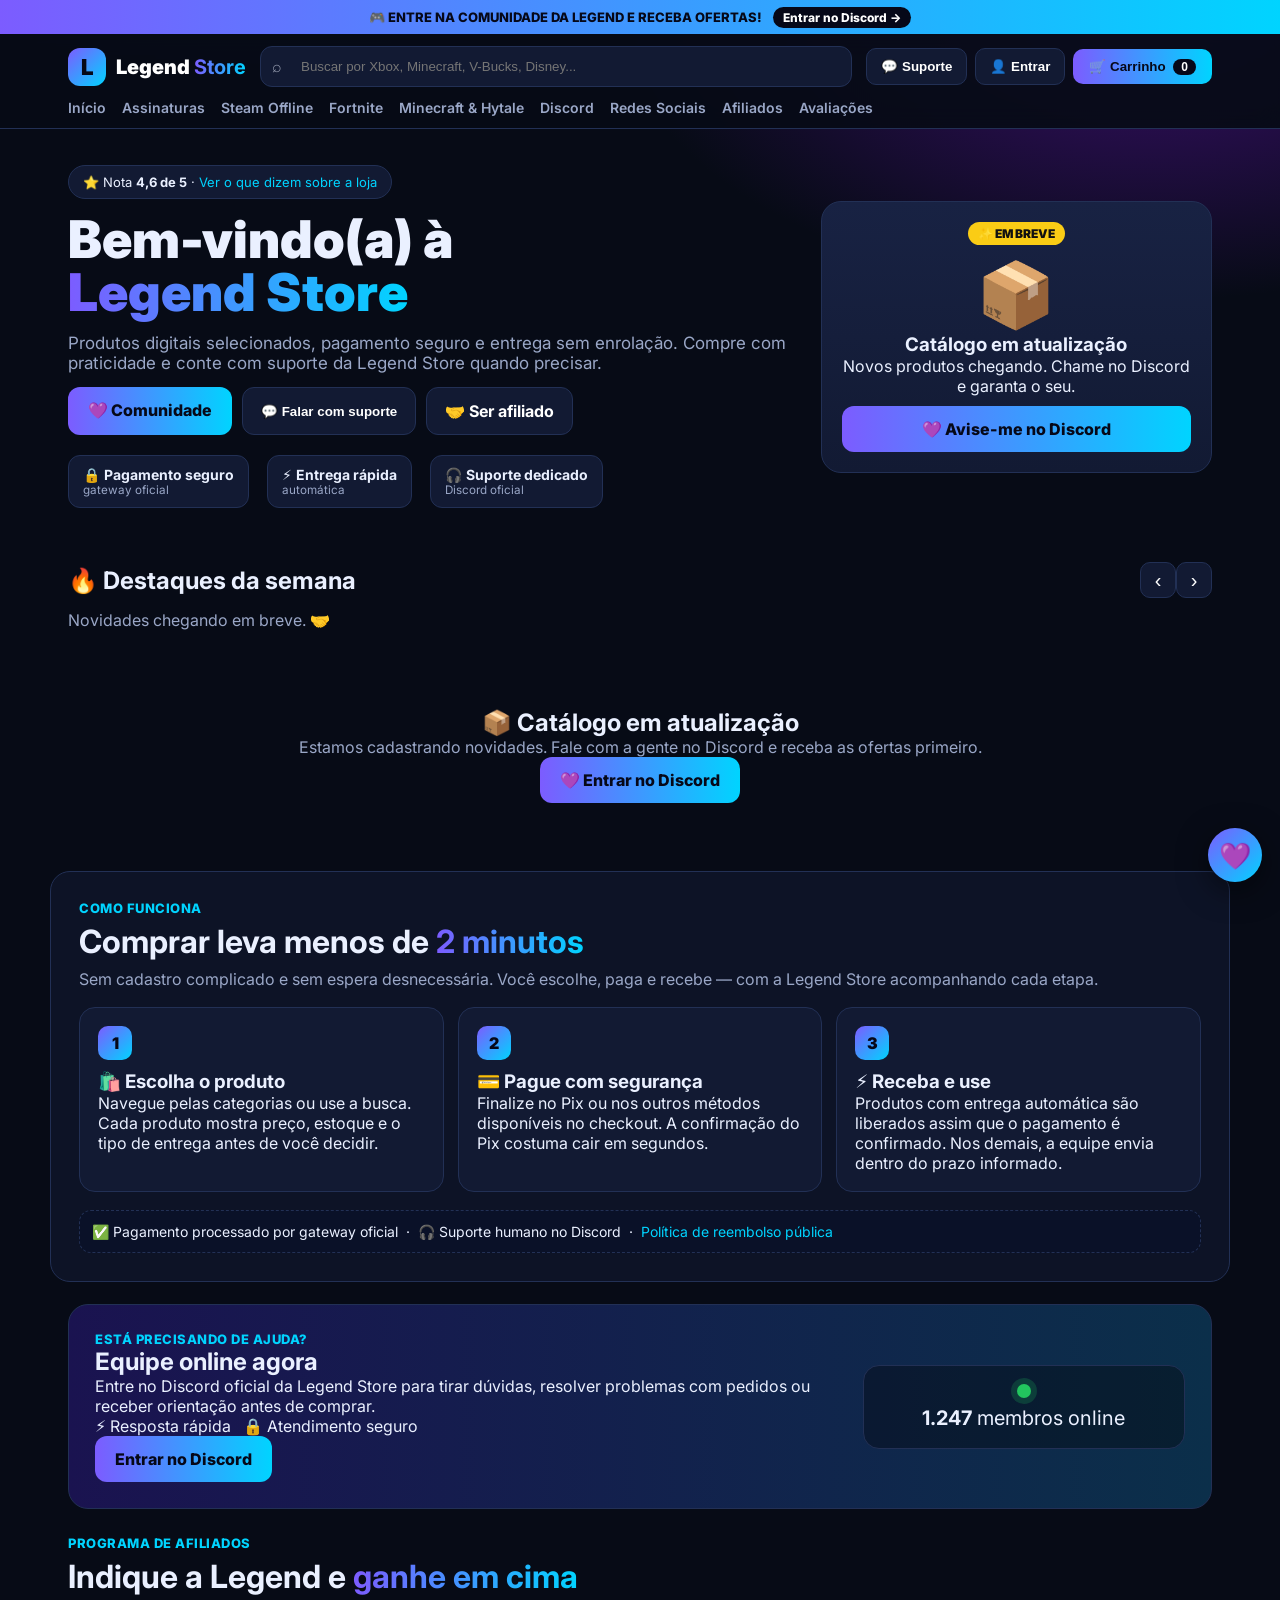
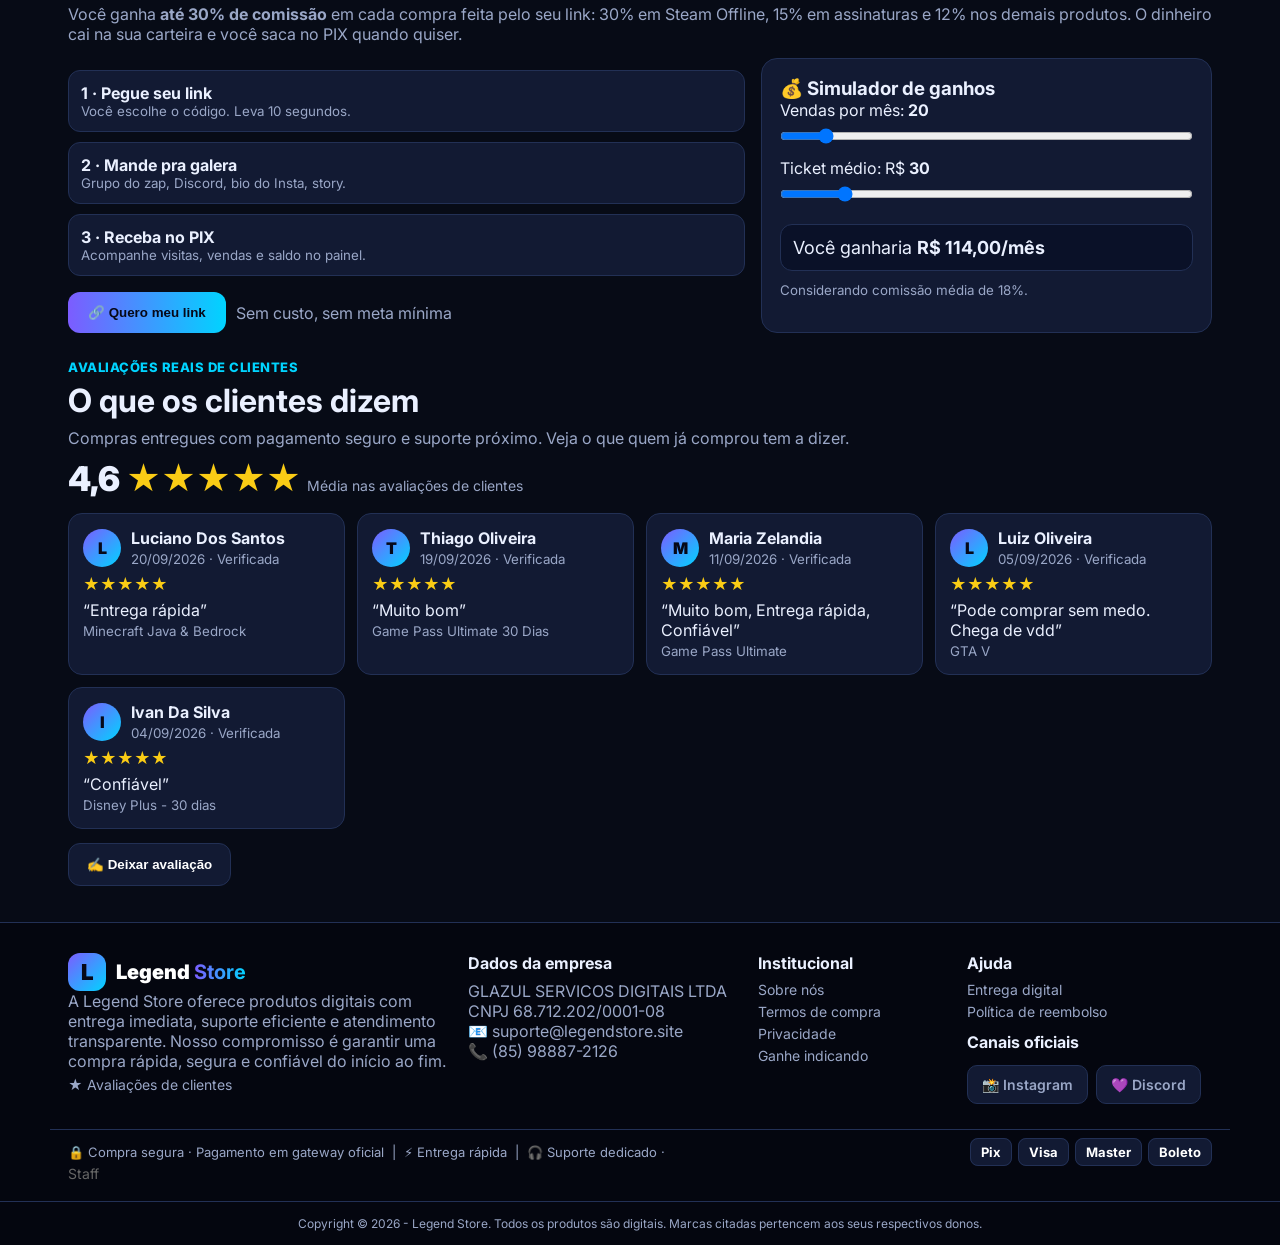
==== commit 729150f5: "Renomeia loja para Legend Store" ====
--- a/index.html
+++ b/index.html
@@ -3,7 +3,7 @@
 <head>
 <meta charset="UTF-8">
 <meta name="viewport" content="width=device-width, initial-scale=1.0">
-<title>Nexos System — Loja de Produtos Digitais</title>
+<title>Legend Store — Loja de Produtos Digitais</title>
 <meta name="description" content="Produtos digitais selecionados, pagamento seguro e entrega imediata. Games, assinaturas, V-Bucks, Minecraft e mais.">
 <link rel="stylesheet" href="style.css">
 <link rel="preconnect" href="https://fonts.googleapis.com">
@@ -13,15 +13,15 @@
 
 <!-- TOP BAR -->
 <div class="topbar">
-  🎮 ENTRE NA COMUNIDADE DA NEXOS E RECEBA OFERTAS! <a href="https://discord.gg/HbH4bSktez" target="_blank">Entrar no Discord →</a>
+  🎮 ENTRE NA COMUNIDADE DA LEGEND E RECEBA OFERTAS! <a href="https://discord.gg/HbH4bSktez" target="_blank">Entrar no Discord →</a>
 </div>
 
 <!-- HEADER -->
 <header class="header" id="header">
   <div class="container header-inner">
     <a href="#" class="logo" onclick="scrollTop0();return false;">
-      <div class="logo-icon">N</div>
-      <span class="js-store">Nexos <b>System</b></span>
+      <div class="logo-icon">L</div>
+      <span class="js-store">Legend <b>Store</b></span>
     </a>
     <div class="search-wrap">
       <span class="search-icon">⌕</span>
@@ -51,8 +51,8 @@
 <section class="hero container">
   <div class="hero-left">
     <div class="rating-badge">⭐ Nota <b>4,6 de 5</b> · <a href="#avaliacoes">Ver o que dizem sobre a loja</a></div>
-    <h1>Bem-vindo(a) à<br><span class="gradient">Nexos System</span></h1>
-    <p>Produtos digitais selecionados, pagamento seguro e entrega sem enrolação. Compre com praticidade e conte com suporte da Nexos System quando precisar.</p>
+    <h1>Bem-vindo(a) à<br><span class="gradient">Legend Store</span></h1>
+    <p>Produtos digitais selecionados, pagamento seguro e entrega sem enrolação. Compre com praticidade e conte com suporte da Legend Store quando precisar.</p>
     <div class="hero-btns">
       <a class="btn-primary" href="https://discord.gg/HbH4bSktez" target="_blank">💜 Comunidade</a>
       <button class="btn-secondary" onclick="abrirModal('modalSuporte')">💬 Falar com suporte</button>
@@ -82,7 +82,7 @@
 <section class="how container">
   <p class="eyebrow">Como funciona</p>
   <h2>Comprar leva menos de <span class="gradient">2 minutos</span></h2>
-  <p class="muted">Sem cadastro complicado e sem espera desnecessária. Você escolhe, paga e recebe — com a Nexos System acompanhando cada etapa.</p>
+  <p class="muted">Sem cadastro complicado e sem espera desnecessária. Você escolhe, paga e recebe — com a Legend Store acompanhando cada etapa.</p>
   <div class="how-grid">
     <div class="how-card"><div class="how-num">1</div><h3>🛍️ Escolha o produto</h3><p>Navegue pelas categorias ou use a busca. Cada produto mostra preço, estoque e o tipo de entrega antes de você decidir.</p></div>
     <div class="how-card"><div class="how-num">2</div><h3>💳 Pague com segurança</h3><p>Finalize no Pix ou nos outros métodos disponíveis no checkout. A confirmação do Pix costuma cair em segundos.</p></div>
@@ -95,7 +95,7 @@
 <section class="help container">
   <div class="help-box">
     <div><p class="eyebrow">Está precisando de ajuda?</p><h2>Equipe online agora</h2>
-    <p>Entre no Discord oficial da Nexos System para tirar dúvidas, resolver problemas com pedidos ou receber orientação antes de comprar.</p>
+    <p>Entre no Discord oficial da Legend Store para tirar dúvidas, resolver problemas com pedidos ou receber orientação antes de comprar.</p>
     <p>⚡ Resposta rápida &nbsp; 🔒 Atendimento seguro</p>
     <a class="btn-primary" href="https://discord.gg/HbH4bSktez" target="_blank">Entrar no Discord</a></div>
     <div class="help-online"><div class="pulse"></div><b>1.247</b> membros online</div>
@@ -105,7 +105,7 @@
 <!-- AFILIADOS -->
 <section id="afiliados" class="aff container">
   <p class="eyebrow">Programa de afiliados</p>
-  <h2>Indique a Nexos e <span class="gradient">ganhe em cima</span></h2>
+  <h2>Indique a Legend e <span class="gradient">ganhe em cima</span></h2>
   <p class="muted">Você ganha <b>até 30% de comissão</b> em cada compra feita pelo seu link: 30% em Steam Offline, 15% em assinaturas e 12% nos demais produtos. O dinheiro cai na sua carteira e você saca no PIX quando quiser.</p>
   <div class="aff-grid">
     <div>
@@ -146,11 +146,11 @@
 <footer class="footer">
   <div class="container footer-grid">
     <div>
-      <div class="logo"><div class="logo-icon">N</div><span>Nexos <b>System</b></span></div>
-      <p class="muted">A Nexos System oferece produtos digitais com entrega imediata, suporte eficiente e atendimento transparente. Nosso compromisso é garantir uma compra rápida, segura e confiável do início ao fim.</p>
+      <div class="logo"><div class="logo-icon">L</div><span>Legend <b>Store</b></span></div>
+      <p class="muted">A Legend Store oferece produtos digitais com entrega imediata, suporte eficiente e atendimento transparente. Nosso compromisso é garantir uma compra rápida, segura e confiável do início ao fim.</p>
       <a href="#avaliacoes">★ Avaliações de clientes</a>
     </div>
-    <div><h4>Dados da empresa</h4><p class="muted">GLAZUL SERVICOS DIGITAIS LTDA<br>CNPJ 68.712.202/0001-08<br>📧 suporte@nexosystem.site<br>📞 (85) 98887-2126</p></div>
+    <div><h4>Dados da empresa</h4><p class="muted">GLAZUL SERVICOS DIGITAIS LTDA<br>CNPJ 68.712.202/0001-08<br>📧 suporte@legendstore.site<br>📞 (85) 98887-2126</p></div>
     <div><h4>Institucional</h4><a href="#" onclick="abrirModal('modalSobre');return false;">Sobre nós</a><a href="#" onclick="abrirModal('modalTermos');return false;">Termos de compra</a><a href="#" onclick="abrirModal('modalPrivacidade');return false;">Privacidade</a><a href="#afiliados">Ganhe indicando</a></div>
     <div><h4>Ajuda</h4><a href="#" onclick="abrirModal('modalEntrega');return false;">Entrega digital</a><a href="#" onclick="abrirModal('modalReembolso');return false;">Política de reembolso</a><h4 style="margin-top:12px">Canais oficiais</h4><div style="display:flex;gap:8px"><a class="btn-ghost" href="https://www.instagram.com/nexossystem/" target="_blank">📸 Instagram</a><a class="btn-ghost js-discord" href="https://discord.gg/HbH4bSktez" target="_blank">💜 Discord</a></div></div>
   </div>
@@ -158,7 +158,7 @@
     <div>🔒 Compra segura · Pagamento em gateway oficial &nbsp;|&nbsp; ⚡ Entrega rápida &nbsp;|&nbsp; 🎧 Suporte dedicado · <a href="admin.html" style="color:#666">Staff</a></div>
     <div class="pay-icons"><span class="pay">Pix</span><span class="pay">Visa</span><span class="pay">Master</span><span class="pay">Boleto</span></div>
   </div>
-  <div class="copy">Copyright © 2026 - Nexos System. Todos os produtos são digitais. Marcas citadas pertencem aos seus respectivos donos.</div>
+  <div class="copy">Copyright © 2026 - Legend Store. Todos os produtos são digitais. Marcas citadas pertencem aos seus respectivos donos.</div>
 </footer>
 
 <!-- CARRINHO DRAWER -->
@@ -168,7 +168,7 @@
   <div id="cartItems" class="cart-items"></div>
   <div class="cart-foot">
     <div class="cart-total">Valor total: <b id="cartTotal">R$ 0,00</b></div>
-    <div style="display:flex;gap:8px"><input id="cupomInput" placeholder="Cupom (ex: NEXOS10)" style="flex:1"><button class="btn-secondary" onclick="aplicarCupom()">Aplicar</button></div>
+    <div style="display:flex;gap:8px"><input id="cupomInput" placeholder="Cupom (ex: LEGEND10)" style="flex:1"><button class="btn-secondary" onclick="aplicarCupom()">Aplicar</button></div>
     <button class="btn-primary full" onclick="irCheckout()">Ir para a compra →</button>
     <a href="https://discord.gg/HbH4bSktez" target="_blank" class="btn-secondary full" style="text-align:center">💜 Discord</a>
   </div>
@@ -246,7 +246,7 @@
   <button class="btn-primary full" onclick="enviarAvaliacao()">Publicar avaliação</button>
 </div></div>
 
-<div id="modalSobre" class="modal hidden"><div class="modal-box"><button class="modal-x" onclick="fecharModais()">✕</button><h2>Sobre nós</h2><p class="muted">A Nexos System é uma loja de produtos digitais focada em games, assinaturas e serviços. Entrega rápida, pagamento seguro via gateway oficial e suporte humano no Discord. CNPJ 68.712.202/0001-08.</p></div></div>
+<div id="modalSobre" class="modal hidden"><div class="modal-box"><button class="modal-x" onclick="fecharModais()">✕</button><h2>Sobre nós</h2><p class="muted">A Legend Store é uma loja de produtos digitais focada em games, assinaturas e serviços. Entrega rápida, pagamento seguro via gateway oficial e suporte humano no Discord. CNPJ 68.712.202/0001-08.</p></div></div>
 <div id="modalTermos" class="modal hidden"><div class="modal-box"><button class="modal-x" onclick="fecharModais()">✕</button><h2>Termos de compra</h2><p class="muted">1. Todos os produtos são digitais e de uso pessoal.<br>2. Prazos de entrega estão descritos em cada produto.<br>3. Compartilhamento indevido pode resultar em perda de acesso sem reembolso.<br>4. Suporte via Discord oficial.</p></div></div>
 <div id="modalPrivacidade" class="modal hidden"><div class="modal-box"><button class="modal-x" onclick="fecharModais()">✕</button><h2>Privacidade</h2><p class="muted">Coletamos apenas e-mail e dados do pedido para entrega. Não compartilhamos seus dados. Pagamentos são processados por gateway PCI-compliant.</p></div></div>
 <div id="modalEntrega" class="modal hidden"><div class="modal-box"><button class="modal-x" onclick="fecharModais()">✕</button><h2>Entrega digital</h2><p class="muted">Produtos com selo "Automática" são liberados em segundos após o Pix. Demais produtos em até 30 min (horário comercial) via e-mail + Discord.</p></div></div>
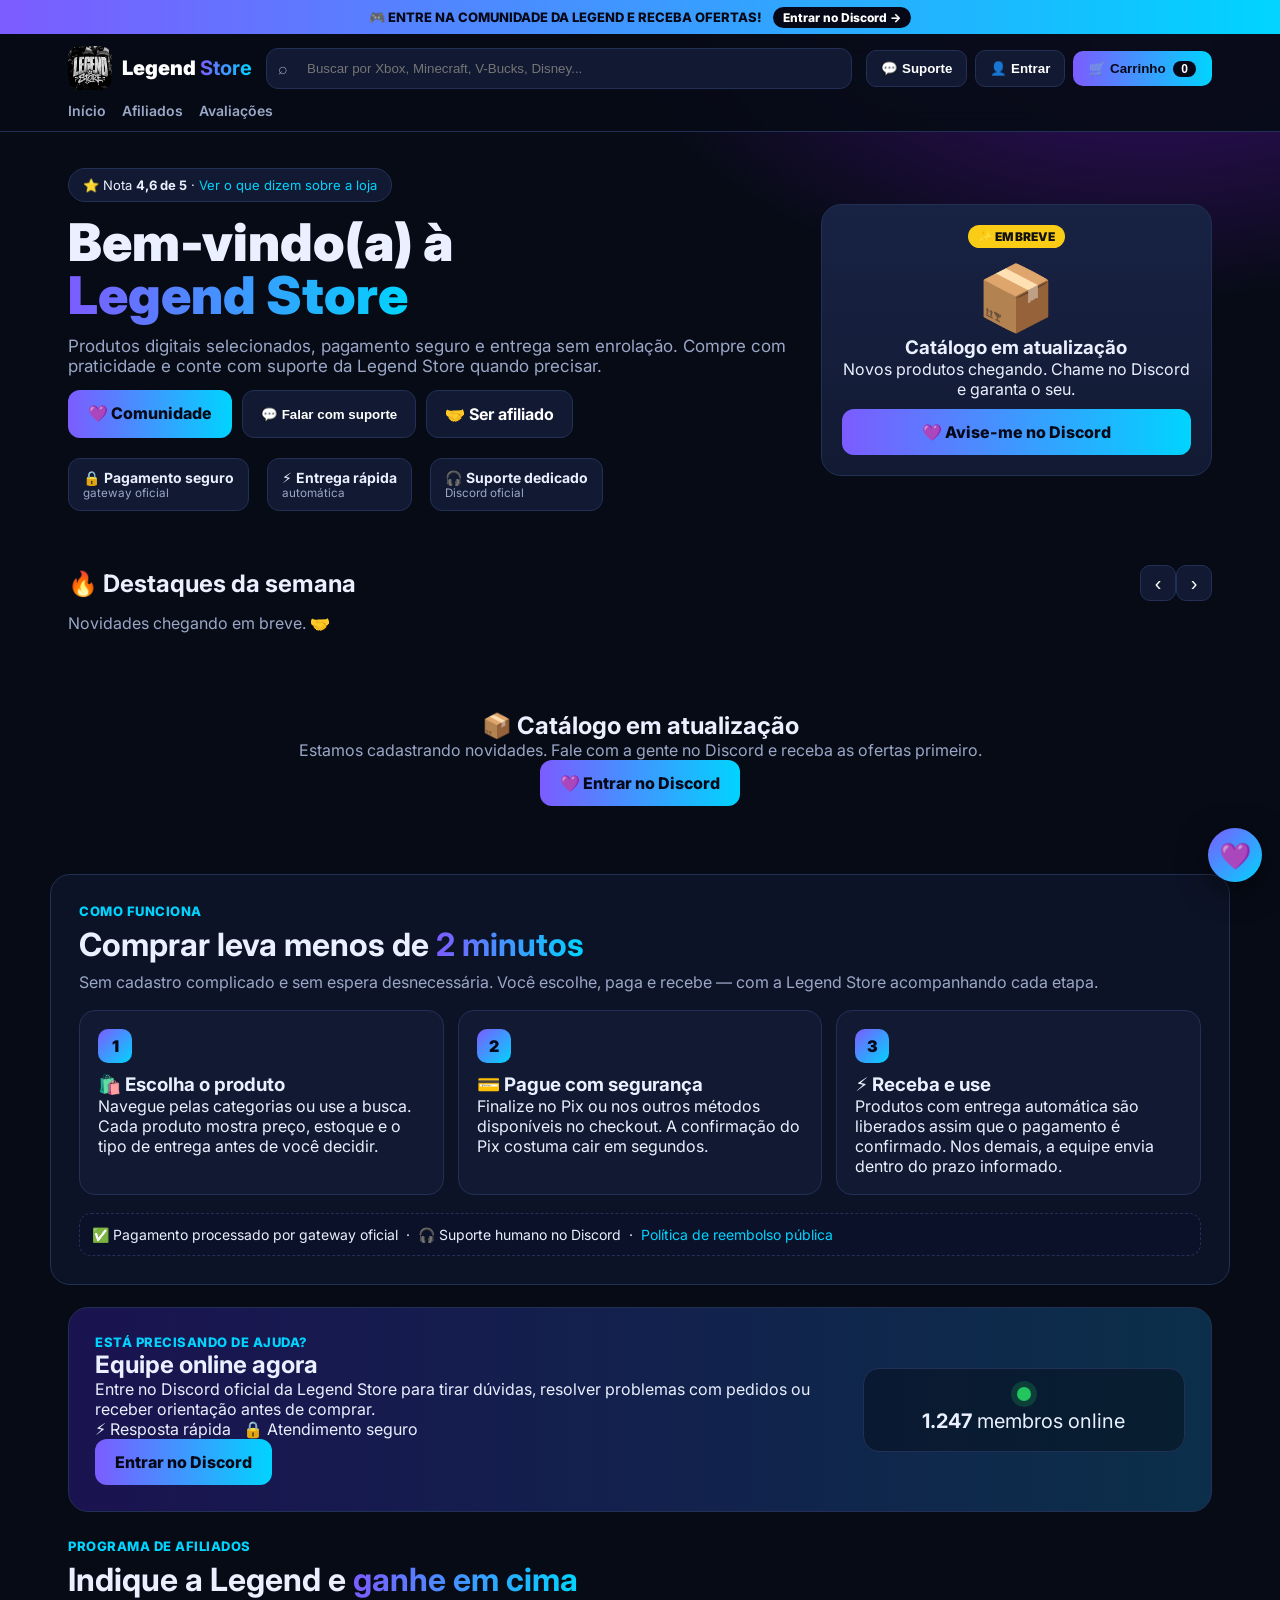
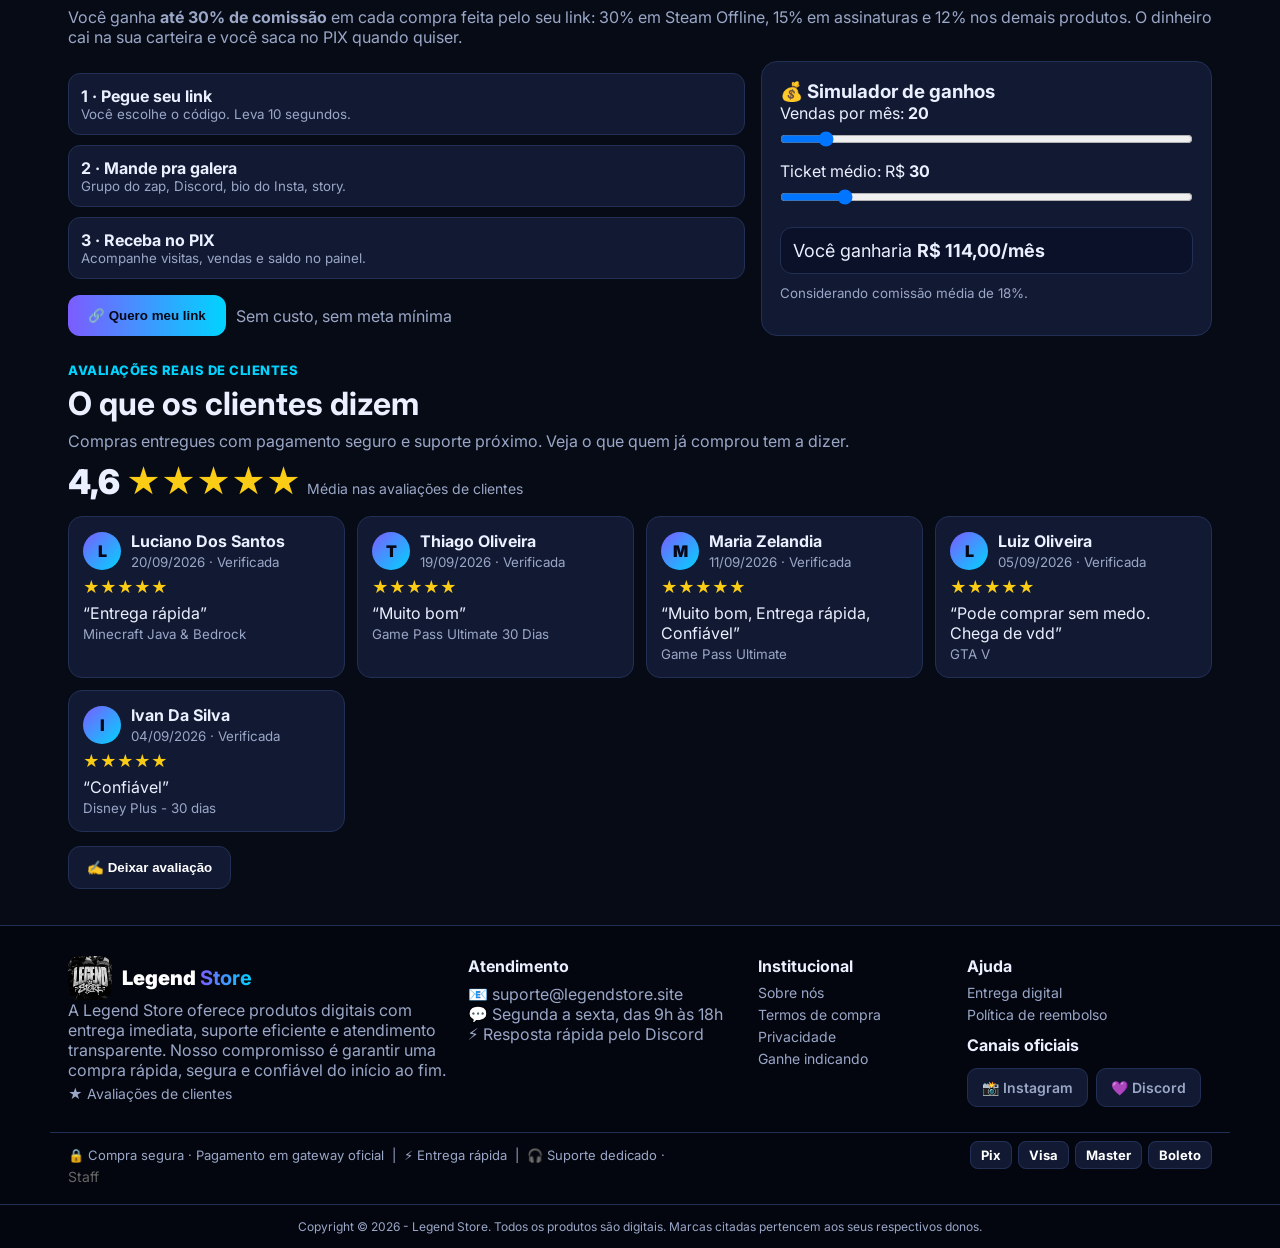
==== commit 0e0cdc2f: "Backend compartilhado (Upstash Redis): catalogo, pedidos e painel visiveis para todos" ====
--- a/index.html
+++ b/index.html
@@ -5,6 +5,7 @@
 <meta name="viewport" content="width=device-width, initial-scale=1.0">
 <title>Legend Store — Loja de Produtos Digitais</title>
 <meta name="description" content="Produtos digitais selecionados, pagamento seguro e entrega imediata. Games, assinaturas, V-Bucks, Minecraft e mais.">
+<link rel="icon" type="image/png" href="logo.png">
 <link rel="stylesheet" href="style.css">
 <link rel="preconnect" href="https://fonts.googleapis.com">
 <link href="https://fonts.googleapis.com/css2?family=Inter:wght@400;500;600;700;800;900&display=swap" rel="stylesheet">
@@ -20,7 +21,7 @@
 <header class="header" id="header">
   <div class="container header-inner">
     <a href="#" class="logo" onclick="scrollTop0();return false;">
-      <div class="logo-icon">L</div>
+      <img src="logo.png" alt="Legend Store" class="logo-img" onerror="this.outerHTML='<div class=&quot;logo-icon&quot;>L</div>'">
       <span class="js-store">Legend <b>Store</b></span>
     </a>
     <div class="search-wrap">
@@ -146,11 +147,11 @@
 <footer class="footer">
   <div class="container footer-grid">
     <div>
-      <div class="logo"><div class="logo-icon">L</div><span>Legend <b>Store</b></span></div>
+      <div class="logo"><img src="logo.png" alt="Legend Store" class="logo-img" onerror="this.outerHTML='<div class=&quot;logo-icon&quot;>L</div>'"><span>Legend <b>Store</b></span></div>
       <p class="muted">A Legend Store oferece produtos digitais com entrega imediata, suporte eficiente e atendimento transparente. Nosso compromisso é garantir uma compra rápida, segura e confiável do início ao fim.</p>
       <a href="#avaliacoes">★ Avaliações de clientes</a>
     </div>
-    <div><h4>Dados da empresa</h4><p class="muted">GLAZUL SERVICOS DIGITAIS LTDA<br>CNPJ 68.712.202/0001-08<br>📧 suporte@legendstore.site<br>📞 (85) 98887-2126</p></div>
+    <div><h4>Atendimento</h4><p class="muted">📧 <span class="js-email">suporte@legendstore.site</span><br>💬 Segunda a sexta, das 9h às 18h<br>⚡ Resposta rápida pelo Discord</p></div>
     <div><h4>Institucional</h4><a href="#" onclick="abrirModal('modalSobre');return false;">Sobre nós</a><a href="#" onclick="abrirModal('modalTermos');return false;">Termos de compra</a><a href="#" onclick="abrirModal('modalPrivacidade');return false;">Privacidade</a><a href="#afiliados">Ganhe indicando</a></div>
     <div><h4>Ajuda</h4><a href="#" onclick="abrirModal('modalEntrega');return false;">Entrega digital</a><a href="#" onclick="abrirModal('modalReembolso');return false;">Política de reembolso</a><h4 style="margin-top:12px">Canais oficiais</h4><div style="display:flex;gap:8px"><a class="btn-ghost" href="https://www.instagram.com/nexossystem/" target="_blank">📸 Instagram</a><a class="btn-ghost js-discord" href="https://discord.gg/HbH4bSktez" target="_blank">💜 Discord</a></div></div>
   </div>
@@ -246,7 +247,7 @@
   <button class="btn-primary full" onclick="enviarAvaliacao()">Publicar avaliação</button>
 </div></div>
 
-<div id="modalSobre" class="modal hidden"><div class="modal-box"><button class="modal-x" onclick="fecharModais()">✕</button><h2>Sobre nós</h2><p class="muted">A Legend Store é uma loja de produtos digitais focada em games, assinaturas e serviços. Entrega rápida, pagamento seguro via gateway oficial e suporte humano no Discord. CNPJ 68.712.202/0001-08.</p></div></div>
+<div id="modalSobre" class="modal hidden"><div class="modal-box"><button class="modal-x" onclick="fecharModais()">✕</button><h2>Sobre nós</h2><p class="muted">A Legend Store é uma loja de produtos digitais focada em games, assinaturas e serviços. Entrega rápida, pagamento seguro via gateway oficial e suporte humano no Discord.</p></div></div>
 <div id="modalTermos" class="modal hidden"><div class="modal-box"><button class="modal-x" onclick="fecharModais()">✕</button><h2>Termos de compra</h2><p class="muted">1. Todos os produtos são digitais e de uso pessoal.<br>2. Prazos de entrega estão descritos em cada produto.<br>3. Compartilhamento indevido pode resultar em perda de acesso sem reembolso.<br>4. Suporte via Discord oficial.</p></div></div>
 <div id="modalPrivacidade" class="modal hidden"><div class="modal-box"><button class="modal-x" onclick="fecharModais()">✕</button><h2>Privacidade</h2><p class="muted">Coletamos apenas e-mail e dados do pedido para entrega. Não compartilhamos seus dados. Pagamentos são processados por gateway PCI-compliant.</p></div></div>
 <div id="modalEntrega" class="modal hidden"><div class="modal-box"><button class="modal-x" onclick="fecharModais()">✕</button><h2>Entrega digital</h2><p class="muted">Produtos com selo "Automática" são liberados em segundos após o Pix. Demais produtos em até 30 min (horário comercial) via e-mail + Discord.</p></div></div>
--- a/style.css
+++ b/style.css
@@ -11,6 +11,7 @@
 .logo{display:flex;align-items:center;gap:10px;font-weight:900;font-size:20px;color:#fff;white-space:nowrap}
 .logo b{background:linear-gradient(90deg,var(--acc),var(--acc2));-webkit-background-clip:text;background-clip:text;color:transparent}
 .logo-icon{width:38px;height:38px;border-radius:12px;background:linear-gradient(135deg,var(--acc),var(--acc2));display:grid;place-items:center;font-weight:900;color:#060818;font-size:22px}
+.logo-img{width:44px;height:44px;border-radius:12px;object-fit:cover}
 .search-wrap{flex:1;position:relative}
 .search-wrap input{width:100%;background:var(--card);border:1px solid var(--line);color:#fff;padding:12px 14px 12px 40px;border-radius:12px;outline:none}
 .search-icon{position:absolute;left:12px;top:10px;opacity:.6}
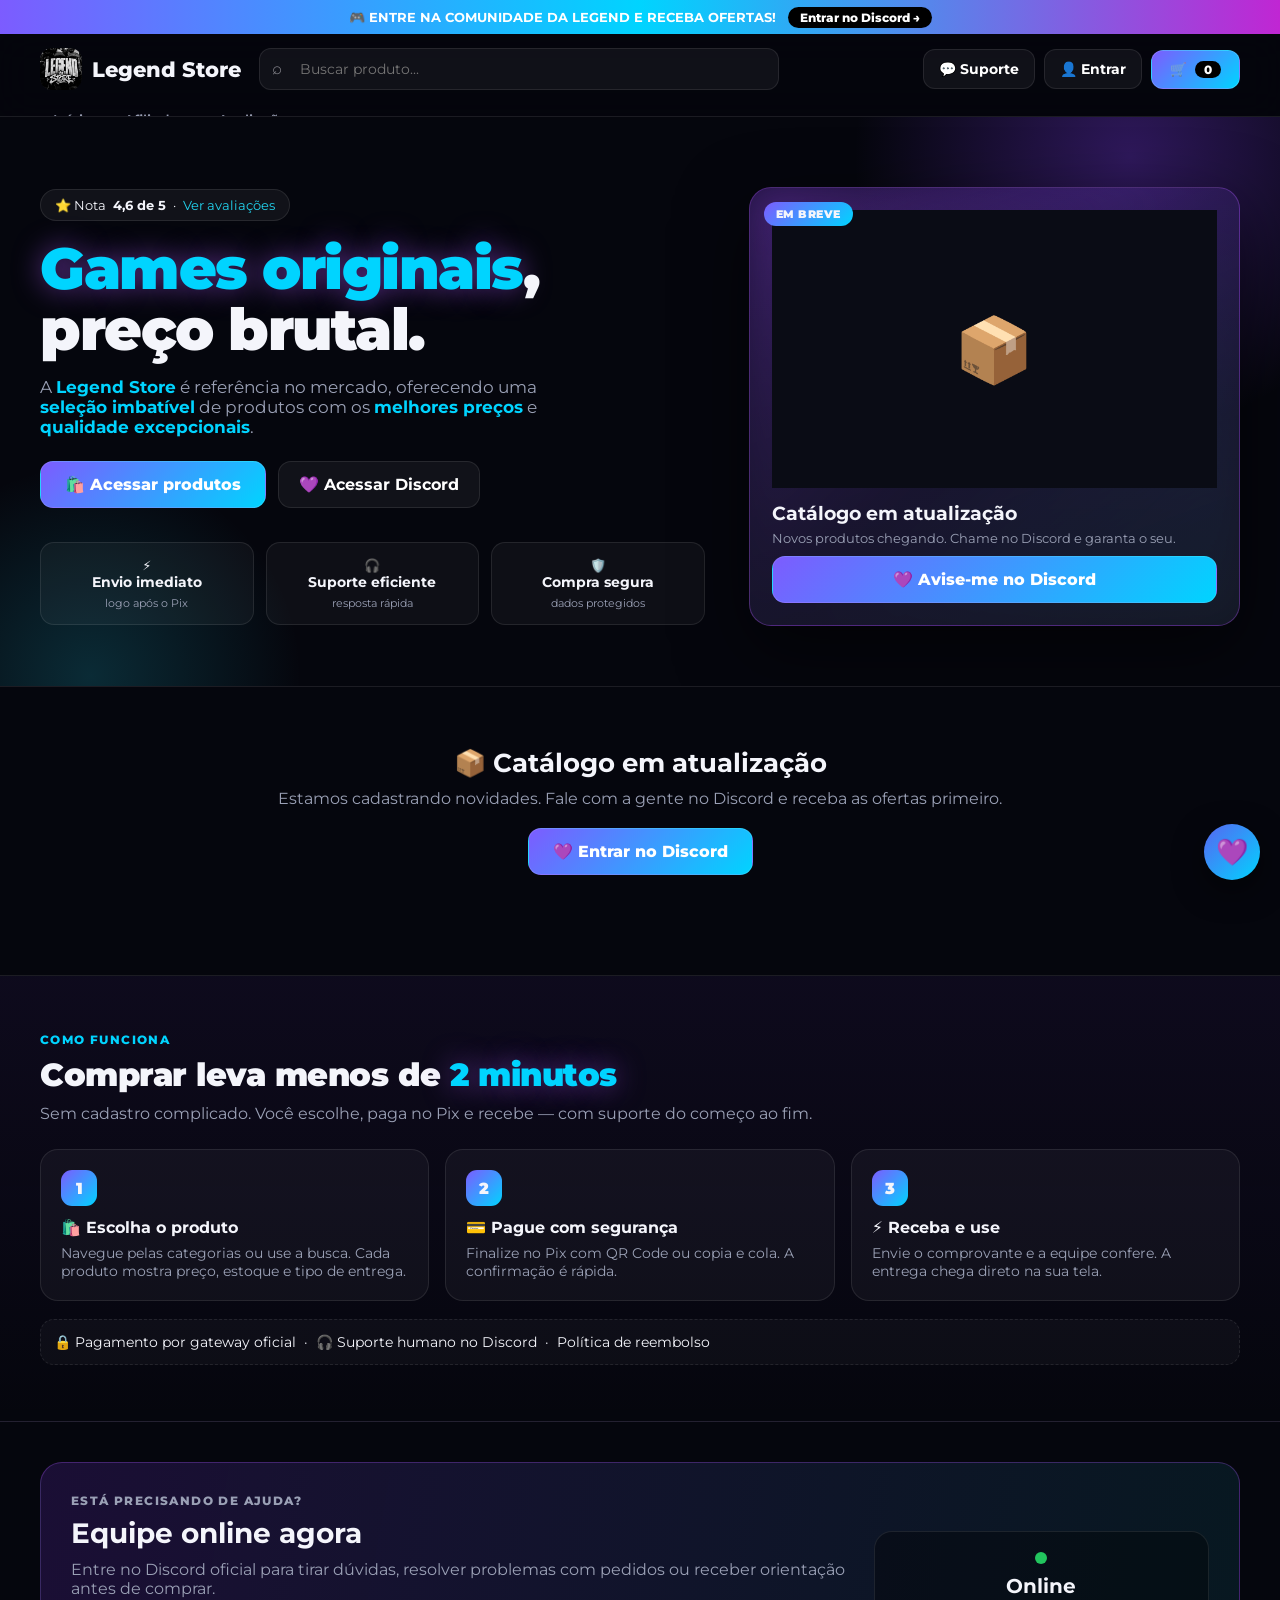
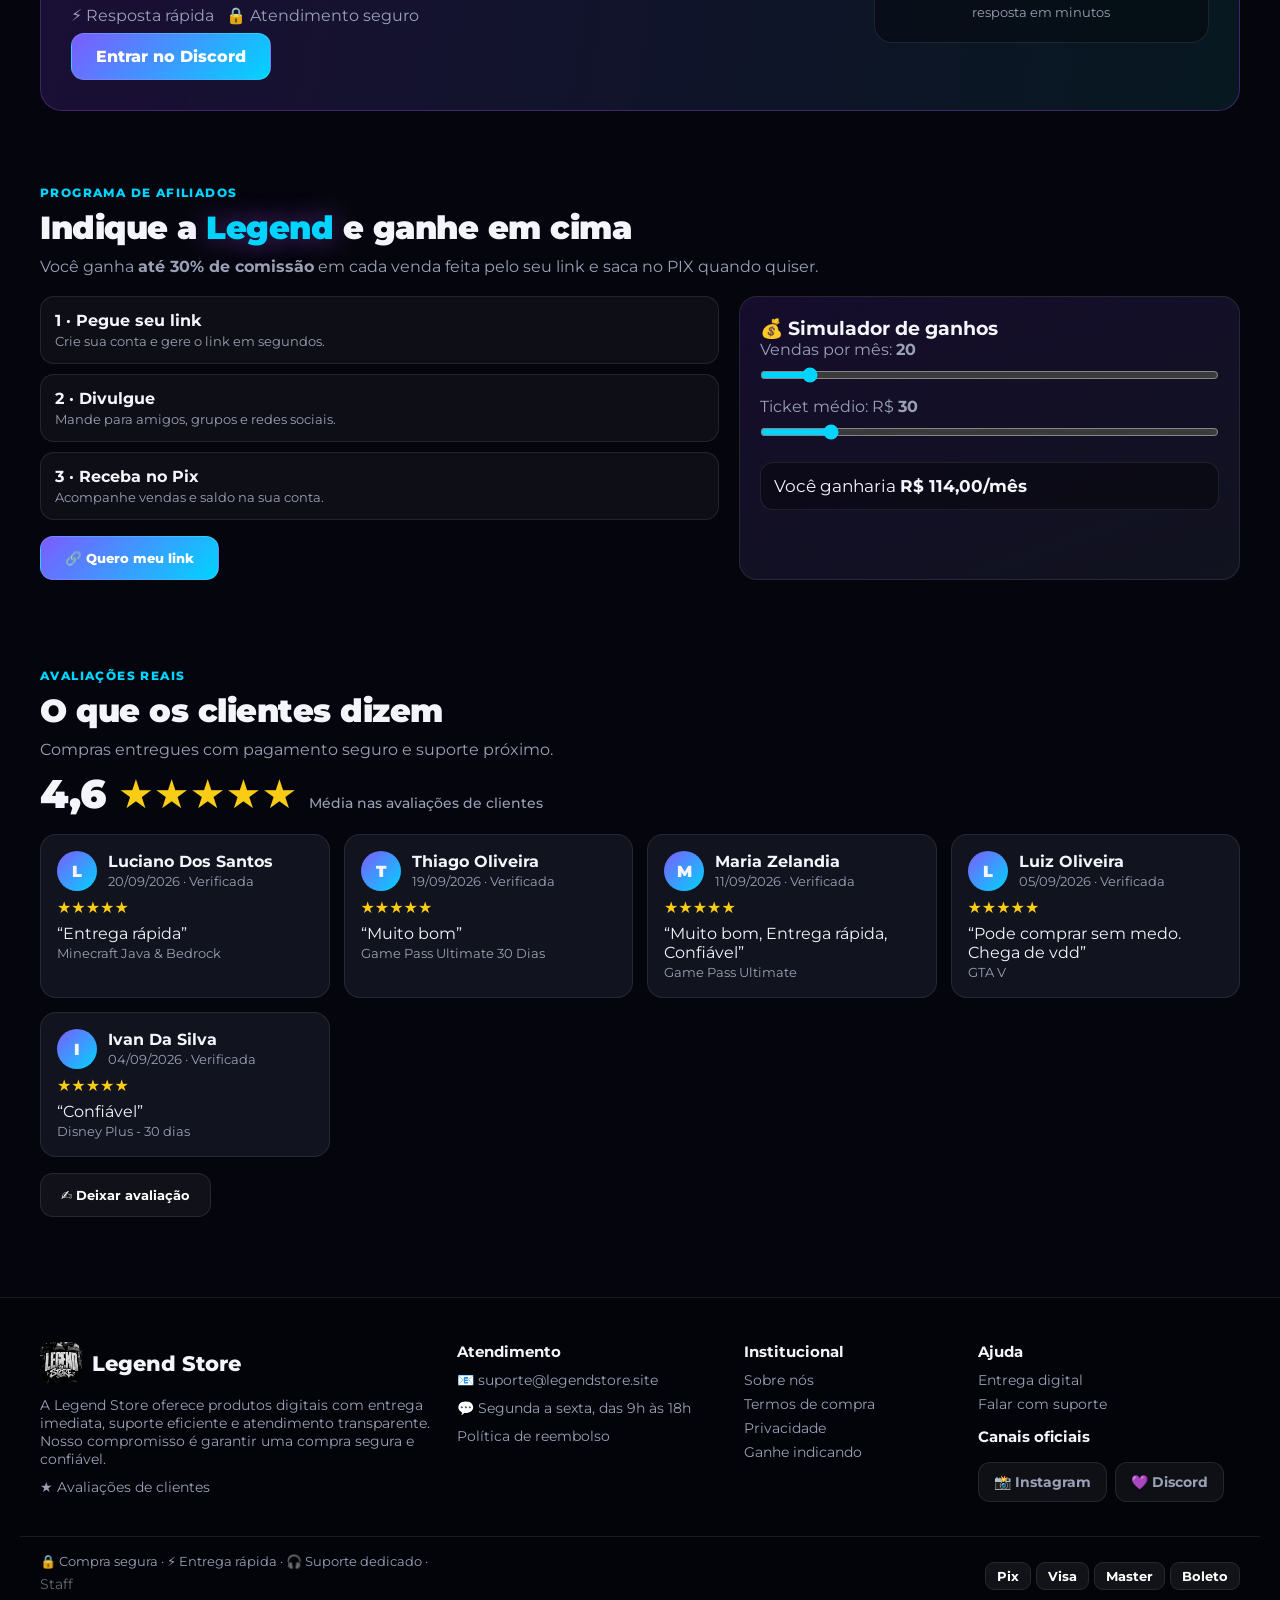
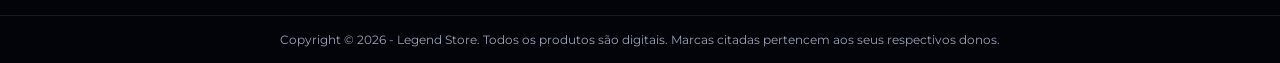
==== commit efb73005: "Nova interface da Legend Store: hero, cards de categoria com imagem, destaques e painel com capa de " ====
--- a/index.html
+++ b/index.html
@@ -3,166 +3,179 @@
 <head>
 <meta charset="UTF-8">
 <meta name="viewport" content="width=device-width, initial-scale=1.0">
-<title>Legend Store — Loja de Produtos Digitais</title>
-<meta name="description" content="Produtos digitais selecionados, pagamento seguro e entrega imediata. Games, assinaturas, V-Bucks, Minecraft e mais.">
+<title>Legend Store — Games originais, preço brutal</title>
+<meta name="description" content="Chaves de jogos, assinaturas e contas digitais com pagamento via Pix e entrega imediata. Loja online com suporte no Discord.">
+<meta property="og:title" content="Legend Store">
+<meta property="og:description" content="Games originais, preço brutal. Seleção de produtos digitais com os melhores preços.">
+<meta property="og:type" content="website">
 <link rel="icon" type="image/png" href="logo.png">
 <link rel="stylesheet" href="style.css">
 <link rel="preconnect" href="https://fonts.googleapis.com">
-<link href="https://fonts.googleapis.com/css2?family=Inter:wght@400;500;600;700;800;900&display=swap" rel="stylesheet">
+<link rel="preconnect" href="https://fonts.gstatic.com" crossorigin>
+<link href="https://fonts.googleapis.com/css2?family=Montserrat:wght@400;500;600;700;800;900&family=Space+Grotesk:wght@500;700&display=swap" rel="stylesheet">
 </head>
 <body>
 
-<!-- TOP BAR -->
 <div class="topbar">
-  🎮 ENTRE NA COMUNIDADE DA LEGEND E RECEBA OFERTAS! <a href="https://discord.gg/HbH4bSktez" target="_blank">Entrar no Discord →</a>
+  <span id="tbBanner">🎮 ENTRE NA COMUNIDADE DA LEGEND E RECEBA OFERTAS!</span>
+  <a class="js-discord" href="#" target="_blank">Entrar no Discord →</a>
 </div>
 
-<!-- HEADER -->
-<header class="header" id="header">
-  <div class="container header-inner">
+<header class="header">
+  <div class="header-inner">
     <a href="#" class="logo" onclick="scrollTop0();return false;">
       <img src="logo.png" alt="Legend Store" class="logo-img" onerror="this.outerHTML='<div class=&quot;logo-icon&quot;>L</div>'">
       <span class="js-store">Legend <b>Store</b></span>
     </a>
     <div class="search-wrap">
       <span class="search-icon">⌕</span>
-      <input id="searchInput" type="text" placeholder="Buscar por Xbox, Minecraft, V-Bucks, Disney..." oninput="filtrarBusca(this.value)">
+      <input id="searchInput" type="text" placeholder="Buscar produto..." oninput="filtrarBusca(this.value)">
       <div id="searchResults" class="search-results hidden"></div>
     </div>
     <div class="header-actions">
       <button class="btn-ghost" onclick="abrirTicket('')">💬 Suporte</button>
       <button class="btn-ghost" id="btnAccount" onclick="abrirConta()">👤 Entrar</button>
-      <button class="btn-cart" onclick="toggleCart(true)">🛒 Carrinho <span id="cartCount" class="cart-count">0</span></button>
+      <button class="btn-cart" onclick="toggleCart(true)">🛒 <span id="cartCount" class="cart-count">0</span></button>
     </div>
     <button class="menu-btn" onclick="document.querySelector('.nav-cat').classList.toggle('open')">☰</button>
   </div>
-  <nav class="nav-cat container">
-    <a href="#vitrine">Início</a>
-    <a href="#cat-assinaturas">Assinaturas</a>
-    <a href="#cat-steam-offline">Steam Offline</a>
-    <a href="#cat-fortnite">Fortnite</a>
-    <a href="#cat-minecraft">Minecraft</a>
-    <a href="#cat-discord">Discord</a>
-    <a href="#afiliados">Afiliados</a>
-    <a href="#avaliacoes">Avaliações</a>
-  </nav>
+  <nav class="nav-cat"></nav>
 </header>
 
 <!-- HERO -->
-<section class="hero container">
-  <div class="hero-left">
-    <div class="rating-badge">⭐ Nota <b>4,6 de 5</b> · <a href="#avaliacoes">Ver o que dizem sobre a loja</a></div>
-    <h1>Bem-vindo(a) à<br><span class="gradient">Legend Store</span></h1>
-    <p>Produtos digitais selecionados, pagamento seguro e entrega sem enrolação. Compre com praticidade e conte com suporte da Legend Store quando precisar.</p>
-    <div class="hero-btns">
-      <a class="btn-primary" href="https://discord.gg/HbH4bSktez" target="_blank">💜 Comunidade</a>
-      <button class="btn-secondary" onclick="abrirModal('modalSuporte')">💬 Falar com suporte</button>
-      <a class="btn-secondary" href="#afiliados">🤝 Ser afiliado</a>
-    </div>
-    <div class="hero-trust">
-      <div>🔒 <b>Pagamento seguro</b><small>gateway oficial</small></div>
-      <div>⚡ <b>Entrega rápida</b><small>automática</small></div>
-      <div>🎧 <b>Suporte dedicado</b><small>Discord oficial</small></div>
-    </div>
-  </div>
-  <div class="hero-right">
-    <div class="hero-card" id="heroCard"></div>
-  </div>
-</section>
-
-<!-- CARROSSEL DESTAQUES -->
+<section class="hero">
+  <div class="container hero-inner">
+    <div class="hero-left">
+      <div class="rating-badge">⭐ Nota <b>4,6 de 5</b> · <a href="#avaliacoes">Ver avaliações</a></div>
+      <h1><span class="glow">Games originais</span>,<br>preço brutal.</h1>
+      <p class="sub">A <b>Legend Store</b> é referência no mercado, oferecendo uma <b>seleção imbatível</b> de produtos com os <b>melhores preços</b> e <b>qualidade excepcionais</b>.</p>
+      <div class="hero-btns">
+        <a class="btn-primary" href="#vitrine">🛍️ Acessar produtos</a>
+        <a class="btn-secondary js-discord" href="#" target="_blank">💜 Acessar Discord</a>
+      </div>
+      <div class="hero-trust">
+        <div>⚡<b>Envio imediato</b><small>logo após o Pix</small></div>
+        <div>🎧<b>Suporte eficiente</b><small>resposta rápida</small></div>
+        <div>🛡️<b>Compra segura</b><small>dados protegidos</small></div>
+      </div>
+    </div>
+    <div class="hero-right">
+      <div class="hero-card" id="heroCard"></div>
+    </div>
+  </div>
+</section>
+
+<!-- CATEGORIAS (preenchido pelo painel) -->
+<main id="vitrine" class="container"></main>
+
+<!-- COMO FUNCIONA -->
+<section class="how">
+  <div class="container">
+    <p class="eyebrow">Como funciona</p>
+    <h2>Comprar leva menos de <span class="glow">2 minutos</span></h2>
+    <p class="muted">Sem cadastro complicado. Você escolhe, paga no Pix e recebe — com suporte do começo ao fim.</p>
+    <div class="how-grid">
+      <div class="how-card"><div class="how-num">1</div><h3>🛍️ Escolha o produto</h3><p>Navegue pelas categorias ou use a busca. Cada produto mostra preço, estoque e tipo de entrega.</p></div>
+      <div class="how-card"><div class="how-num">2</div><h3>💳 Pague com segurança</h3><p>Finalize no Pix com QR Code ou copia e cola. A confirmação é rápida.</p></div>
+      <div class="how-card"><div class="how-num">3</div><h3>⚡ Receba e use</h3><p>Envie o comprovante e a equipe confere. A entrega chega direto na sua tela.</p></div>
+    </div>
+    <div class="how-badges">🔒 Pagamento por gateway oficial &nbsp;·&nbsp; 🎧 Suporte humano no Discord &nbsp;·&nbsp; <a href="#" onclick="abrirModal('modalReembolso');return false;">Política de reembolso</a></div>
+  </div>
+</section>
+
+<!-- AJUDA -->
 <section class="container">
-  <div class="section-head"><h2>🔥 Destaques da semana</h2><div class="carousel-nav"><button onclick="scrollCarrossel(-1)">‹</button><button onclick="scrollCarrossel(1)">›</button></div></div>
-  <div id="carrossel" class="carousel"></div>
-</section>
-
-<!-- VITRINE POR CATEGORIA -->
-<main id="vitrine" class="container"></main>
-
-<!-- COMO FUNCIONA -->
-<section class="how container">
-  <p class="eyebrow">Como funciona</p>
-  <h2>Comprar leva menos de <span class="gradient">2 minutos</span></h2>
-  <p class="muted">Sem cadastro complicado e sem espera desnecessária. Você escolhe, paga e recebe — com a Legend Store acompanhando cada etapa.</p>
-  <div class="how-grid">
-    <div class="how-card"><div class="how-num">1</div><h3>🛍️ Escolha o produto</h3><p>Navegue pelas categorias ou use a busca. Cada produto mostra preço, estoque e o tipo de entrega antes de você decidir.</p></div>
-    <div class="how-card"><div class="how-num">2</div><h3>💳 Pague com segurança</h3><p>Finalize no Pix ou nos outros métodos disponíveis no checkout. A confirmação do Pix costuma cair em segundos.</p></div>
-    <div class="how-card"><div class="how-num">3</div><h3>⚡ Receba e use</h3><p>Produtos com entrega automática são liberados assim que o pagamento é confirmado. Nos demais, a equipe envia dentro do prazo informado.</p></div>
-  </div>
-  <div class="how-badges">✅ Pagamento processado por gateway oficial &nbsp;·&nbsp; 🎧 Suporte humano no Discord &nbsp;·&nbsp; <a href="#" onclick="abrirModal('modalReembolso');return false;">Política de reembolso pública</a></div>
-</section>
-
-<!-- AJUDA / DISCORD -->
-<section class="help container">
   <div class="help-box">
-    <div><p class="eyebrow">Está precisando de ajuda?</p><h2>Equipe online agora</h2>
-    <p>Entre no Discord oficial da Legend Store para tirar dúvidas, resolver problemas com pedidos ou receber orientação antes de comprar.</p>
-    <p>⚡ Resposta rápida &nbsp; 🔒 Atendimento seguro</p>
-    <a class="btn-primary" href="https://discord.gg/HbH4bSktez" target="_blank">Entrar no Discord</a></div>
-    <div class="help-online"><div class="pulse"></div><b>1.247</b> membros online</div>
+    <div>
+      <p class="eyebrow">Está precisando de ajuda?</p>
+      <h2>Equipe online agora</h2>
+      <p>Entre no Discord oficial para tirar dúvidas, resolver problemas com pedidos ou receber orientação antes de comprar.</p>
+      <p>⚡ Resposta rápida &nbsp; 🔒 Atendimento seguro</p>
+      <a class="btn-primary js-discord" href="#" target="_blank">Entrar no Discord</a>
+    </div>
+    <div class="help-online"><div class="pulse"></div><b>Online</b><br><span class="muted" style="font-size:13px">resposta em minutos</span></div>
   </div>
 </section>
 
 <!-- AFILIADOS -->
-<section id="afiliados" class="aff container">
-  <p class="eyebrow">Programa de afiliados</p>
-  <h2>Indique a Legend e <span class="gradient">ganhe em cima</span></h2>
-  <p class="muted">Você ganha <b>até 30% de comissão</b> em cada compra feita pelo seu link: 30% em Steam Offline, 15% em assinaturas e 12% nos demais produtos. O dinheiro cai na sua carteira e você saca no PIX quando quiser.</p>
-  <div class="aff-grid">
-    <div>
-      <div class="aff-steps">
-        <div><b>1 · Pegue seu link</b><small>Você escolhe o código. Leva 10 segundos.</small></div>
-        <div><b>2 · Mande pra galera</b><small>Grupo do zap, Discord, bio do Insta, story.</small></div>
-        <div><b>3 · Receba no PIX</b><small>Acompanhe visitas, vendas e saldo no painel.</small></div>
-      </div>
-      <div style="display:flex;gap:10px;margin-top:16px;flex-wrap:wrap">
-        <button class="btn-primary" onclick="gerarLinkAfiliado()">🔗 Quero meu link</button>
-        <span class="muted" style="align-self:center">Sem custo, sem meta mínima</span>
-      </div>
-      <div id="affLinkBox" class="aff-link hidden"></div>
-    </div>
-    <div class="aff-card">
-      <h3>💰 Simulador de ganhos</h3>
-      <label>Vendas por mês: <b id="simVendasLbl">20</b></label>
-      <input type="range" id="simVendas" min="1" max="200" value="20" oninput="simular()">
-      <label>Ticket médio: R$ <b id="simTicketLbl">30</b></label>
-      <input type="range" id="simTicket" min="10" max="150" value="30" oninput="simular()">
-      <div class="sim-result">Você ganharia <b id="simResult">R$ 108,00/mês</b></div>
-      <small class="muted">Considerando comissão média de 18%.</small>
-    </div>
-  </div>
-</section>
-
-<!-- AVALIAÇÕES -->
-<section id="avaliacoes" class="container reviews">
-  <p class="eyebrow">Avaliações reais de clientes</p>
-  <h2>O que os clientes dizem</h2>
-  <p class="muted">Compras entregues com pagamento seguro e suporte próximo. Veja o que quem já comprou tem a dizer.</p>
-  <div class="reviews-score">4,6 <span>★★★★★</span> <small>Média nas avaliações de clientes</small></div>
-  <div id="reviewsGrid" class="reviews-grid"></div>
-  <button class="btn-secondary" onclick="abrirModal('modalAvaliar')">✍️ Deixar avaliação</button>
+<section id="afiliados" class="aff">
+  <div class="container">
+    <p class="eyebrow">Programa de afiliados</p>
+    <h2>Indique a <span class="glow">Legend</span> e ganhe em cima</h2>
+    <p class="muted" id="affText">Você ganha comissão em cada venda feita pelo seu link e saca no PIX quando quiser.</p>
+    <div class="aff-grid">
+      <div>
+        <div class="aff-steps">
+          <div><b>1 · Pegue seu link</b><small>Crie sua conta e gere o link em segundos.</small></div>
+          <div><b>2 · Divulgue</b><small>Mande para amigos, grupos e redes sociais.</small></div>
+          <div><b>3 · Receba no Pix</b><small>Acompanhe vendas e saldo na sua conta.</small></div>
+        </div>
+        <button class="btn-primary" style="margin-top:16px" onclick="gerarLinkAfiliado()">🔗 Quero meu link</button>
+        <div id="affLinkBox" class="aff-link hidden"></div>
+      </div>
+      <div class="aff-card">
+        <h3>💰 Simulador de ganhos</h3>
+        <label class="muted">Vendas por mês: <b id="simVendasLbl">20</b></label>
+        <input type="range" id="simVendas" min="1" max="200" value="20" oninput="simular()">
+        <label class="muted">Ticket médio: R$ <b id="simTicketLbl">30</b></label>
+        <input type="range" id="simTicket" min="10" max="150" value="30" oninput="simular()">
+        <div class="sim-result">Você ganharia <b id="simResult">R$ 108,00/mês</b></div>
+      </div>
+    </div>
+  </div>
+</section>
+
+<!-- AVALIACOES -->
+<section id="avaliacoes" class="reviews">
+  <div class="container">
+    <p class="eyebrow">Avaliações reais</p>
+    <h2>O que os clientes dizem</h2>
+    <p class="muted">Compras entregues com pagamento seguro e suporte próximo.</p>
+    <div class="reviews-score">4,6 <span>★★★★★</span> <small>Média nas avaliações de clientes</small></div>
+    <div id="reviewsGrid" class="reviews-grid"></div>
+    <button class="btn-secondary" onclick="abrirModal('modalAvaliar')">✍️ Deixar avaliação</button>
+  </div>
 </section>
 
 <!-- FOOTER -->
 <footer class="footer">
   <div class="container footer-grid">
     <div>
-      <div class="logo"><img src="logo.png" alt="Legend Store" class="logo-img" onerror="this.outerHTML='<div class=&quot;logo-icon&quot;>L</div>'"><span>Legend <b>Store</b></span></div>
-      <p class="muted">A Legend Store oferece produtos digitais com entrega imediata, suporte eficiente e atendimento transparente. Nosso compromisso é garantir uma compra rápida, segura e confiável do início ao fim.</p>
+      <div class="logo"><img src="logo.png" alt="Legend Store" class="logo-img" onerror="this.outerHTML='<div class=&quot;logo-icon&quot;>L</div>'"><span class="js-store">Legend <b>Store</b></span></div>
+      <p class="muted" style="margin-top:12px">A <span class="js-store">Legend Store</span> oferece produtos digitais com entrega imediata, suporte eficiente e atendimento transparente. Nosso compromisso é garantir uma compra segura e confiável.</p>
       <a href="#avaliacoes">★ Avaliações de clientes</a>
     </div>
-    <div><h4>Atendimento</h4><p class="muted">📧 <span class="js-email">suporte@legendstore.site</span><br>💬 Segunda a sexta, das 9h às 18h<br>⚡ Resposta rápida pelo Discord</p></div>
-    <div><h4>Institucional</h4><a href="#" onclick="abrirModal('modalSobre');return false;">Sobre nós</a><a href="#" onclick="abrirModal('modalTermos');return false;">Termos de compra</a><a href="#" onclick="abrirModal('modalPrivacidade');return false;">Privacidade</a><a href="#afiliados">Ganhe indicando</a></div>
-    <div><h4>Ajuda</h4><a href="#" onclick="abrirModal('modalEntrega');return false;">Entrega digital</a><a href="#" onclick="abrirModal('modalReembolso');return false;">Política de reembolso</a><h4 style="margin-top:12px">Canais oficiais</h4><div style="display:flex;gap:8px"><a class="btn-ghost" href="https://www.instagram.com/nexossystem/" target="_blank">📸 Instagram</a><a class="btn-ghost js-discord" href="https://discord.gg/HbH4bSktez" target="_blank">💜 Discord</a></div></div>
-  </div>
-  <div class="container pay-row">
-    <div>🔒 Compra segura · Pagamento em gateway oficial &nbsp;|&nbsp; ⚡ Entrega rápida &nbsp;|&nbsp; 🎧 Suporte dedicado · <a href="admin.html" style="color:#666">Staff</a></div>
-    <div class="pay-icons"><span class="pay">Pix</span><span class="pay">Visa</span><span class="pay">Master</span><span class="pay">Boleto</span></div>
+    <div>
+      <h4>Atendimento</h4>
+      <p class="muted" id="footContato">📧 suporte@legendstore.site<br>💬 Segunda a sexta, 9h às 18h</p>
+      <a href="#" onclick="abrirModal('modalReembolso');return false;">Política de reembolso</a>
+    </div>
+    <div>
+      <h4>Institucional</h4>
+      <a href="#" onclick="abrirModal('modalSobre');return false;">Sobre nós</a>
+      <a href="#" onclick="abrirModal('modalTermos');return false;">Termos de compra</a>
+      <a href="#" onclick="abrirModal('modalPrivacidade');return false;">Privacidade</a>
+      <a href="#afiliados">Ganhe indicando</a>
+    </div>
+    <div>
+      <h4>Ajuda</h4>
+      <a href="#" onclick="abrirModal('modalEntrega');return false;">Entrega digital</a>
+      <a href="#" onclick="abrirTicket('');return false;">Falar com suporte</a>
+      <h4 style="margin-top:14px">Canais oficiais</h4>
+      <div style="display:flex;gap:8px;flex-wrap:wrap">
+        <a class="btn-ghost js-insta" href="#" target="_blank">📸 Instagram</a>
+        <a class="btn-ghost js-discord" href="#" target="_blank">💜 Discord</a>
+      </div>
+    </div>
+  </div>
+  <div class="pay-row">
+    <div>🔒 Compra segura · ⚡ Entrega rápida · 🎧 Suporte dedicado · <a href="admin.html" style="color:#666">Staff</a></div>
+    <div><span class="pay">Pix</span><span class="pay">Visa</span><span class="pay">Master</span><span class="pay">Boleto</span></div>
   </div>
   <div class="copy">Copyright © 2026 - Legend Store. Todos os produtos são digitais. Marcas citadas pertencem aos seus respectivos donos.</div>
 </footer>
 
-<!-- CARRINHO DRAWER -->
+<!-- CARRINHO -->
 <div id="cartOverlay" class="overlay hidden" onclick="toggleCart(false)"></div>
 <aside id="cartDrawer" class="cart-drawer">
   <div class="cart-head"><h3>🛒 Carrinho</h3><button onclick="toggleCart(false)">✕</button></div>
@@ -171,7 +184,7 @@
     <div class="cart-total">Valor total: <b id="cartTotal">R$ 0,00</b></div>
     <div style="display:flex;gap:8px"><input id="cupomInput" placeholder="Cupom (ex: LEGEND10)" style="flex:1"><button class="btn-secondary" onclick="aplicarCupom()">Aplicar</button></div>
     <button class="btn-primary full" onclick="irCheckout()">Ir para a compra →</button>
-    <a href="https://discord.gg/HbH4bSktez" target="_blank" class="btn-secondary full" style="text-align:center">💜 Discord</a>
+    <a class="btn-secondary full js-discord" href="#" target="_blank" style="text-align:center">💜 Discord</a>
   </div>
 </aside>
 
@@ -190,32 +203,38 @@
   <input id="checkoutEmail" type="email" placeholder="voce@email.com">
   <label>Método de pagamento</label>
   <div class="pay-methods">
-    <button class="pay-method active" onclick="setPay('pix',this)">⚡ Pix <small>aprovação imediata</small></button>
+    <button class="pay-method active" onclick="setPay('pix',this)">⚡ Pix <small>confirmação rápida</small></button>
     <button class="pay-method" onclick="setPay('cartao',this)">💳 Cartão <small>em até 12x</small></button>
   </div>
   <div id="pixArea">
     <div id="pixMeta" class="keys"></div>
-    <div style="text-align:center"><img id="pixQR" width="220" height="220" style="border-radius:12px;background:#fff;padding:8px" alt="QR Pix" onerror="this.style.display='none';document.getElementById('pixFallback').classList.remove('hidden')"><div id="pixFallback" class="hidden muted">QR indisponível offline — use o copia-e-cola abaixo 👇</div><div id="pixTimer" class="muted">⏳ Expira em 30:00</div></div>
-    <div class="pix-qr" style="font-size:11px;word-break:break-all">Copia-e-cola:<br><small id="pixCode">...</small></div>
+    <div style="text-align:center">
+      <img id="pixQR" width="230" height="230" style="border-radius:14px;background:#fff;padding:9px" alt="QR Pix" onerror="this.style.display='none';document.getElementById('pixFallback').classList.remove('hidden')">
+      <div id="pixFallback" class="hidden muted" style="margin-top:6px">QR indisponível — use o copia-e-cola 👇</div>
+      <div id="pixTimer" class="muted" style="margin-top:6px">⏳ Expira em 30:00</div>
+    </div>
+    <div class="pix-qr">Copia-e-cola:<br><small id="pixCode">...</small></div>
     <button class="btn-secondary full" onclick="copiarPix()">📋 Copiar código Pix</button>
   </div>
   <div id="cartaoArea" class="hidden">
-    <input id="ccNum" placeholder="Número do cartão 0000 0000 0000 0000"><div style="display:flex;gap:8px"><input placeholder="MM/AA"><input placeholder="CVV"></div><input placeholder="Nome impresso">
+    <input id="ccNum" placeholder="Número do cartão 0000 0000 0000 0000">
+    <div style="display:flex;gap:8px"><input placeholder="MM/AA"><input placeholder="CVV"></div>
+    <input placeholder="Nome impresso">
   </div>
   <button class="btn-primary full" onclick="confirmarPagamento()">Confirmar pagamento • <span id="checkoutTotalBtn">R$ 0,00</span></button>
-  <small class="muted">🔒 Pagamento processado por gateway oficial. Entrega automática após confirmação.</small>
-</div></div>
-
-<!-- MODAL PEDIDO OK -->
+  <small class="muted" style="display:block;margin-top:10px">🔒 Pagamento processado por gateway oficial. Você envia o comprovante na próxima tela.</small>
+</div></div>
+
+<!-- MODAL SUCESSO -->
 <div id="modalSucesso" class="modal hidden"><div class="modal-box center">
-  <div style="font-size:48px">✅</div><h2>Pagamento confirmado!</h2>
+  <div style="font-size:52px">✅</div><h2>Pedido criado!</h2>
   <p id="sucessoMsg" class="muted"></p>
   <div id="sucessoKeys" class="keys"></div>
   <button class="btn-primary full" onclick="fecharModais()">Continuar comprando</button>
-  <a class="btn-secondary full" style="text-align:center" href="https://discord.gg/HbH4bSktez" target="_blank">Falar com suporte no Discord</a>
-</div></div>
-
-<!-- MODAIS SIMPLES -->
+  <a class="btn-secondary full" style="text-align:center;margin-top:8px" href="#" onclick="abrirTicket(document.getElementById('sucessoMsg').dataset.oid||'');return false">🎫 Precisa de ajuda?</a>
+</div></div>
+
+<!-- LOGIN -->
 <div id="modalLogin" class="modal hidden"><div class="modal-box">
   <button class="modal-x" onclick="fecharModais()">✕</button>
   <h2>Entrar</h2><p class="muted">Acesse seus pedidos e seu link de afiliado.</p>
@@ -224,21 +243,27 @@
   <button class="btn-secondary full" onclick="fazerLogin()">Criar conta grátis</button>
 </div></div>
 
-<div id="modalSuporte" class="modal hidden"><div class="modal-box">
-  <button class="modal-x" onclick="fecharModais()">✕</button>
-  <h2>Precisa de ajuda?</h2>
-  <p class="muted">Equipe online · resposta rápida · ou abra um ticket direto na loja:</p>
-  <button class="btn-primary full" onclick="abrirTicket('')">🎫 Abrir ticket de suporte</button>
-  <button class="btn-secondary full" onclick="abrirConta()">🧾 Meus pedidos / tickets</button>
-  <a class="btn-secondary full" style="text-align:center" href="https://discord.gg/HbH4bSktez" target="_blank">💜 Discord oficial</a>
-</div></div>
-
-<div id="modalConta" class="modal hidden"><div class="modal-box" style="width:620px">
+<!-- CONTA -->
+<div id="modalConta" class="modal hidden"><div class="modal-box" style="width:640px">
   <button class="modal-x" onclick="fecharModais()">✕</button>
   <h2>Minha conta</h2>
   <div id="contaBody"></div>
 </div></div>
 
+<!-- SUPORTE -->
+<div id="modalSuporte" class="modal hidden"><div class="modal-box">
+  <button class="modal-x" onclick="fecharModais()">✕</button>
+  <h2>Canais de atendimento</h2>
+  <p class="muted">Fale com a equipe ou abra um ticket direto na loja:</p>
+  <div style="display:grid;grid-template-columns:1fr 1fr;gap:9px;margin-bottom:12px">
+    <a class="btn-ghost js-insta" href="#" target="_blank" style="text-align:center">📸 Instagram</a>
+    <a class="btn-ghost js-discord" href="#" target="_blank" style="text-align:center">💜 Discord</a>
+  </div>
+  <button class="btn-primary full" onclick="abrirTicket('')">🎫 Abrir ticket de suporte</button>
+  <button class="btn-secondary full" onclick="abrirConta()">🧾 Meus pedidos</button>
+</div></div>
+
+<!-- AVALIAR -->
 <div id="modalAvaliar" class="modal hidden"><div class="modal-box">
   <button class="modal-x" onclick="fecharModais()">✕</button>
   <h2>Deixar avaliação</h2>
@@ -247,14 +272,15 @@
   <button class="btn-primary full" onclick="enviarAvaliacao()">Publicar avaliação</button>
 </div></div>
 
+<!-- INSTITUCIONAIS -->
 <div id="modalSobre" class="modal hidden"><div class="modal-box"><button class="modal-x" onclick="fecharModais()">✕</button><h2>Sobre nós</h2><p class="muted">A Legend Store é uma loja de produtos digitais focada em games, assinaturas e serviços. Entrega rápida, pagamento seguro via gateway oficial e suporte humano no Discord.</p></div></div>
-<div id="modalTermos" class="modal hidden"><div class="modal-box"><button class="modal-x" onclick="fecharModais()">✕</button><h2>Termos de compra</h2><p class="muted">1. Todos os produtos são digitais e de uso pessoal.<br>2. Prazos de entrega estão descritos em cada produto.<br>3. Compartilhamento indevido pode resultar em perda de acesso sem reembolso.<br>4. Suporte via Discord oficial.</p></div></div>
-<div id="modalPrivacidade" class="modal hidden"><div class="modal-box"><button class="modal-x" onclick="fecharModais()">✕</button><h2>Privacidade</h2><p class="muted">Coletamos apenas e-mail e dados do pedido para entrega. Não compartilhamos seus dados. Pagamentos são processados por gateway PCI-compliant.</p></div></div>
-<div id="modalEntrega" class="modal hidden"><div class="modal-box"><button class="modal-x" onclick="fecharModais()">✕</button><h2>Entrega digital</h2><p class="muted">Produtos com selo "Automática" são liberados em segundos após o Pix. Demais produtos em até 30 min (horário comercial) via e-mail + Discord.</p></div></div>
-<div id="modalReembolso" class="modal hidden"><div class="modal-box"><button class="modal-x" onclick="fecharModais()">✕</button><h2>Política de reembolso</h2><p class="muted">Reembolso integral se o produto não for entregue no prazo. Após entrega e uso da chave/conta, analisamos caso a caso em até 7 dias. Fale no Discord oficial.</p></div></div>
+<div id="modalTermos" class="modal hidden"><div class="modal-box"><button class="modal-x" onclick="fecharModais()">✕</button><h2>Termos de compra</h2><p class="muted">1. Todos os produtos são digitais e de uso pessoal.<br>2. Prazos de entrega estão descritos em cada produto.<br>3. O cliente deve enviar o comprovante do pagamento para conferência.<br>4. Suporte pelo Discord oficial.</p></div></div>
+<div id="modalPrivacidade" class="modal hidden"><div class="modal-box"><button class="modal-x" onclick="fecharModais()">✕</button><h2>Privacidade</h2><p class="muted">Coletamos apenas e-mail e dados do pedido para entrega. Não compartilhamos seus dados. Pagamentos são processados por gateway oficial.</p></div></div>
+<div id="modalEntrega" class="modal hidden"><div class="modal-box"><button class="modal-x" onclick="fecharModais()">✕</button><h2>Entrega digital</h2><p class="muted">Após a aprovação do comprovante, a chave de entrega aparece direto na sua conta e na tela do pedido.</p></div></div>
+<div id="modalReembolso" class="modal hidden"><div class="modal-box"><button class="modal-x" onclick="fecharModais()">✕</button><h2>Política de reembolso</h2><p class="muted">Reembolso integral se o produto não for entregue no prazo. Após entrega e uso da chave, analisamos caso a caso em até 7 dias. Fale no Discord oficial.</p></div></div>
 
 <div id="toast" class="toast hidden"></div>
-<a class="float-discord" href="https://discord.gg/HbH4bSktez" target="_blank">💜</a>
+<a class="float-discord js-discord" href="#" target="_blank">💜</a>
 
 <script src="store.js"></script>
 <script src="script.js"></script>
--- a/style.css
+++ b/style.css
@@ -1,117 +1,238 @@
+/* ============================================================
+   LEGEND STORE — interface nova (roxo escuro, estiloOrigin/KeyStore)
+   ============================================================ */
+:root{
+  --primary:#7c3aed;
+  --primary2:#a855f7;
+  --primary-soft:rgba(124,58,237,.18);
+  --cyan:#22d3ee;
+  --bg:#05060d;
+  --bg2:#0b0d18;
+  --card:#11131f;
+  --card2:#161927;
+  --line:rgba(255,255,255,.09);
+  --txt:#f4f5fb;
+  --muted:#9aa0b5;
+  --green:#22c55e;
+  --yellow:#facc15;
+  --red:#ef4444;
+  --r:16px;
+}
 *{box-sizing:border-box;margin:0;padding:0}
-:root{--bg:#070b16;--bg2:#0d1326;--card:#121a33;--card2:#182243;--line:#223055;--txt:#eaf0ff;--muted:#9aa7c7;--acc:#7c5cff;--acc2:#00d4ff;--green:#22c55e;--yellow:#facc15}
-body{font-family:'Inter',system-ui,Arial;background:radial-gradient(1200px 600px at 20% -10%,#1b2560 0%,transparent 60%),radial-gradient(900px 500px at 90% 0%,#3b0f6e 0%,transparent 60%),var(--bg);color:var(--txt);min-height:100vh}
-a{color:var(--acc2);text-decoration:none}
-.container{max-width:1180px;margin:0 auto;padding:0 18px}
+html{scroll-behavior:smooth;background:var(--bg)}
+body{font-family:'Montserrat','Inter',system-ui,-apple-system,sans-serif;background:var(--bg);color:var(--txt);min-height:100vh;-webkit-font-smoothing:antialiased}
+a{color:inherit;text-decoration:none}
+.container{max-width:1240px;margin:0 auto;padding:0 20px}
 .hidden{display:none!important}
-.topbar{background:linear-gradient(90deg,#7c5cff,#00d4ff);color:#060818;text-align:center;font-weight:800;font-size:13px;padding:9px 12px}
-.topbar a{background:#060818;color:#fff;padding:3px 10px;border-radius:20px;margin-left:8px;font-size:12px}
-.header{position:sticky;top:0;z-index:50;background:rgba(7,11,22,.92);backdrop-filter:blur(12px);border-bottom:1px solid var(--line)}
-.header-inner{display:flex;align-items:center;gap:14px;padding:12px 18px}
-.logo{display:flex;align-items:center;gap:10px;font-weight:900;font-size:20px;color:#fff;white-space:nowrap}
-.logo b{background:linear-gradient(90deg,var(--acc),var(--acc2));-webkit-background-clip:text;background-clip:text;color:transparent}
-.logo-icon{width:38px;height:38px;border-radius:12px;background:linear-gradient(135deg,var(--acc),var(--acc2));display:grid;place-items:center;font-weight:900;color:#060818;font-size:22px}
-.logo-img{width:44px;height:44px;border-radius:12px;object-fit:cover}
-.search-wrap{flex:1;position:relative}
-.search-wrap input{width:100%;background:var(--card);border:1px solid var(--line);color:#fff;padding:12px 14px 12px 40px;border-radius:12px;outline:none}
-.search-icon{position:absolute;left:12px;top:10px;opacity:.6}
-.search-results{position:absolute;top:48px;left:0;right:0;background:var(--card2);border:1px solid var(--line);border-radius:12px;overflow:hidden;max-height:320px;overflow:auto}
-.search-results div{padding:10px 12px;cursor:pointer;border-bottom:1px solid var(--line)}
-.search-results div:hover{background:#223055}
-.header-actions{display:flex;gap:8px;align-items:center}
-.btn-ghost{background:var(--card);border:1px solid var(--line);color:#fff;padding:10px 14px;border-radius:10px;cursor:pointer;font-weight:600}
-.btn-cart{background:linear-gradient(90deg,var(--acc),var(--acc2));border:none;color:#060818;padding:10px 16px;border-radius:10px;cursor:pointer;font-weight:800}
-.cart-count{background:#060818;color:#fff;border-radius:20px;padding:1px 8px;margin-left:4px;font-size:12px}
-.menu-btn{display:none;background:var(--card);border:1px solid var(--line);color:#fff;border-radius:10px;padding:10px}
-.nav-cat{display:flex;gap:16px;padding:0 18px 12px;flex-wrap:wrap}
-.nav-cat a{color:var(--muted);font-weight:600;font-size:14px}
-.nav-cat a:hover{color:#fff}
-.hero{display:grid;grid-template-columns:1.3fr .7fr;gap:26px;padding:36px 18px!important;align-items:center}
-.rating-badge{background:var(--card);border:1px solid var(--line);display:inline-block;padding:8px 14px;border-radius:30px;font-size:13px;margin-bottom:14px}
-.hero h1{font-size:52px;line-height:1.02;font-weight:900}
-.gradient{background:linear-gradient(90deg,var(--acc),var(--acc2));-webkit-background-clip:text;background-clip:text;color:transparent}
-.hero-left p{color:var(--muted);margin:14px 0;font-size:17px}
-.hero-btns{display:flex;gap:10px;flex-wrap:wrap}
-.btn-primary{background:linear-gradient(90deg,var(--acc),var(--acc2));color:#060818;font-weight:800;border:none;padding:13px 20px;border-radius:12px;cursor:pointer;display:inline-block}
-.btn-secondary{background:var(--card);border:1px solid var(--line);color:#fff;font-weight:700;padding:13px 18px;border-radius:12px;cursor:pointer;display:inline-block}
+button,input,select,textarea{font-family:inherit}
+
+/* ---------- topo ---------- */
+.topbar{background:linear-gradient(90deg,var(--primary),var(--primary2),#c026d3);color:#fff;text-align:center;font-size:13px;font-weight:700;padding:9px 16px}
+.topbar a{background:#000;color:#fff;padding:3px 12px;border-radius:99px;margin-left:8px;font-size:12px;font-weight:800}
+
+/* ---------- header ---------- */
+.header{position:sticky;top:0;z-index:60;background:rgba(5,6,13,.82);backdrop-filter:blur(18px);border-bottom:1px solid var(--line)}
+.header-inner{display:flex;align-items:center;gap:18px;padding:14px 20px;max-width:1240px;margin:0 auto}
+.logo{display:flex;align-items:center;gap:10px;font-weight:800;font-size:21px;white-space:nowrap}
+.logo-img{width:42px;height:42px;border-radius:12px;object-fit:contain;background:#0d0f1a}
+.logo-icon{width:42px;height:42px;border-radius:12px;background:linear-gradient(135deg,var(--primary),var(--primary2));display:grid;place-items:center;font-weight:900;font-size:22px;color:#fff}
+.logo b{background:linear-gradient(90deg,var(--primary2),var(--cyan));-webkit-background-clip:text;background-clip:text;color:transparent}
+.search-wrap{flex:1;position:relative;max-width:520px}
+.search-wrap input{width:100%;background:rgba(255,255,255,.05);border:1px solid var(--line);color:#fff;padding:11px 14px 11px 40px;border-radius:12px;outline:none;font-size:14px}
+.search-wrap input:focus{border-color:var(--primary);box-shadow:0 0 0 3px var(--primary-soft)}
+.search-icon{position:absolute;left:13px;top:10px;opacity:.5;font-size:17px}
+.search-results{position:absolute;top:46px;left:0;right:0;background:var(--card2);border:1px solid var(--line);border-radius:14px;max-height:340px;overflow:auto;z-index:70;box-shadow:0 20px 50px rgba(0,0,0,.6)}
+.search-results div{padding:11px 14px;cursor:pointer;border-bottom:1px solid var(--line);font-size:14px}
+.search-results div:hover{background:rgba(124,58,237,.2)}
+.header-actions{display:flex;gap:9px;align-items:center;margin-left:auto}
+.btn-ghost{background:rgba(255,255,255,.05);border:1px solid var(--line);color:#fff;padding:10px 15px;border-radius:12px;cursor:pointer;font-weight:700;font-size:14px;transition:.2s}
+.btn-ghost:hover{background:rgba(255,255,255,.1)}
+.btn-cart{background:linear-gradient(135deg,var(--primary),var(--primary2));border:1px solid rgba(255,255,255,.15);color:#fff;padding:10px 18px;border-radius:12px;cursor:pointer;font-weight:800;display:flex;align-items:center;gap:8px;transition:.2s}
+.btn-cart:hover{transform:translateY(-2px);box-shadow:0 10px 28px rgba(124,58,237,.4)}
+.cart-count{background:#000;color:#fff;border-radius:99px;padding:1px 9px;font-size:12px}
+.menu-btn{display:none;background:rgba(255,255,255,.05);border:1px solid var(--line);color:#fff;border-radius:12px;padding:10px 13px;cursor:pointer}
+.nav-cat{max-width:1240px;margin:0 auto;display:flex;gap:6px;padding:0 20px 12px;flex-wrap:wrap;max-height:0;overflow:hidden;transition:.25s}
+.nav-cat.open{max-height:320px}
+.nav-cat a{color:var(--muted);font-weight:600;font-size:14px;padding:7px 13px;border-radius:10px}
+.nav-cat a:hover{color:#fff;background:rgba(255,255,255,.06)}
+
+/* ---------- botoes ---------- */
+.btn-primary{background:linear-gradient(135deg,var(--primary),var(--primary2));color:#fff;font-weight:800;border:1px solid rgba(255,255,255,.12);padding:13px 24px;border-radius:13px;cursor:pointer;display:inline-block;transition:.2s}
+.btn-primary:hover{transform:translateY(-2px);box-shadow:0 12px 30px rgba(124,58,237,.45)}
+.btn-secondary{background:rgba(255,255,255,.05);border:1px solid var(--line);color:#fff;font-weight:700;padding:13px 20px;border-radius:13px;cursor:pointer;display:inline-block;transition:.2s}
+.btn-secondary:hover{background:rgba(255,255,255,.1)}
 .full{width:100%;margin-top:10px}
-.hero-trust{display:flex;gap:18px;margin-top:20px;flex-wrap:wrap}
-.hero-trust div{background:var(--card);border:1px solid var(--line);padding:10px 14px;border-radius:12px;font-size:14px}
-.hero-trust small{display:block;color:var(--muted)}
-.hero-card{background:linear-gradient(180deg,var(--card2),var(--card));border:1px solid var(--line);border-radius:20px;padding:20px;text-align:center}
-.hero-card img{width:100%;border-radius:14px;background:#000}
-.hero-card-tag{background:var(--yellow);color:#111;font-weight:900;font-size:12px;display:inline-block;padding:4px 10px;border-radius:20px;margin-bottom:10px}
-.hero-price{font-size:20px;margin:8px 0}.hero-price s{color:var(--muted);font-size:15px;margin-right:8px}
-.section-head{display:flex;justify-content:space-between;align-items:center;margin:18px 0 12px}
-.section-head h2{font-size:24px}
-.carousel-nav button{background:var(--card);border:1px solid var(--line);color:#fff;width:36px;height:36px;border-radius:10px;cursor:pointer;font-size:20px}
-.carousel{display:flex;gap:14px;overflow:auto;padding-bottom:10px;scroll-behavior:smooth}
-.prod{min-width:200px;background:var(--card);border:1px solid var(--line);border-radius:16px;overflow:hidden;cursor:pointer;transition:.15s}
-.prod:hover{transform:translateY(-3px);border-color:var(--acc)}
-.prod-img{height:150px;background:#000;display:grid;place-items:center;font-size:48px;position:relative}
-.prod-img img{width:100%;height:100%;object-fit:cover}
-.prod-badge{position:absolute;top:8px;left:8px;background:var(--green);color:#04140a;font-size:11px;font-weight:800;padding:3px 8px;border-radius:20px}
-.prod-body{padding:12px}
-.prod-cat{font-size:11px;color:var(--acc2);font-weight:800;text-transform:uppercase}
-.prod-body h3{font-size:15px;margin:4px 0;min-height:38px}
-.prod-stock{font-size:12px;color:var(--green);font-weight:700}
-.prod-price{margin-top:6px}.prod-price s{color:var(--muted);font-size:12px;display:block}.prod-price b{font-size:18px}
-.prod button{width:100%;margin-top:8px;background:#1e2a55;color:#fff;border:1px solid var(--line);padding:9px;border-radius:10px;cursor:pointer;font-weight:700}
-.prod button:hover{background:linear-gradient(90deg,var(--acc),var(--acc2));color:#060818}
-.cat-block{margin:28px 0}
-.cat-head{display:flex;justify-content:space-between;align-items:center;margin-bottom:12px}
-.cat-head h2{font-size:22px}
-.grid{display:grid;grid-template-columns:repeat(auto-fill,minmax(200px,1fr));gap:14px}
-.eyebrow{color:var(--acc2);font-weight:800;text-transform:uppercase;font-size:13px;letter-spacing:.5px}
-.how{background:var(--bg2);border:1px solid var(--line);border-radius:20px;padding:28px!important;margin-top:26px}
-.how h2,.aff h2,.reviews h2{font-size:32px;margin:6px 0 8px}
+
+/* ---------- HERO ---------- */
+.hero{position:relative;overflow:hidden;border-bottom:1px solid var(--line);padding:70px 0 60px}
+.hero::before{content:'';position:absolute;width:600px;height:600px;right:-150px;top:-260px;background:radial-gradient(circle,rgba(124,58,237,.35),transparent 65%);pointer-events:none}
+.hero::after{content:'';position:absolute;width:460px;height:460px;left:-140px;bottom:-220px;background:radial-gradient(circle,rgba(34,211,238,.18),transparent 65%);pointer-events:none}
+.hero-inner{position:relative;z-index:2;display:grid;grid-template-columns:1.15fr .85fr;gap:44px;align-items:center}
+.hero h1{font-size:clamp(34px,5vw,58px);line-height:1.05;font-weight:900;letter-spacing:-1.5px}
+.glow{color:var(--primary2);text-shadow:0 0 28px rgba(168,85,247,.55)}
+.hero p.sub{color:var(--muted);font-size:17px;margin:16px 0 24px;max-width:560px}
+.hero p.sub b{color:var(--primary2)}
+.hero-btns{display:flex;gap:12px;flex-wrap:wrap}
+.hero-trust{display:grid;grid-template-columns:repeat(3,1fr);gap:12px;margin-top:34px}
+.hero-trust div{background:rgba(255,255,255,.04);border:1px solid var(--line);border-radius:14px;padding:14px;text-align:center;font-size:13px}
+.hero-trust b{display:block;font-size:14px;margin-bottom:3px}
+.hero-trust small{color:var(--muted)}
+.hero-card{background:linear-gradient(160deg,rgba(124,58,237,.22),rgba(22,25,39,.9));border:1px solid rgba(168,85,247,.35);border-radius:22px;padding:22px;box-shadow:0 24px 70px rgba(0,0,0,.55);position:relative;overflow:hidden}
+.hero-card::before{content:'';position:absolute;inset:-2px;border-radius:22px;background:linear-gradient(135deg,rgba(168,85,247,.6),transparent 50%,rgba(34,211,238,.4));z-index:-1;filter:blur(18px);opacity:.5}
+.hero-card img{width:100%;border-radius:14px;background:#000;aspect-ratio:16/10;object-fit:cover}
+.hero-card-tag{position:absolute;top:14px;left:14px;background:linear-gradient(135deg,var(--primary),var(--primary2));font-size:11px;font-weight:900;padding:5px 12px;border-radius:99px;letter-spacing:.5px}
+.hero-card h3{font-size:19px;margin:14px 0 5px}
+.hero-card p{color:var(--muted);font-size:13px}
+.hero-price{font-size:22px;margin:8px 0 4px;font-weight:900}
+.hero-price s{color:var(--muted);font-size:14px;font-weight:500;margin-right:8px}
+.rating-badge{display:inline-flex;align-items:center;gap:7px;background:rgba(255,255,255,.05);border:1px solid var(--line);padding:7px 14px;border-radius:99px;font-size:13px;margin-bottom:18px}
+.rating-badge a{color:var(--cyan)}
+
+/* ---------- categorias ---------- */
+.cat-block{margin:34px 0}
+.cat-head{display:flex;align-items:center;justify-content:space-between;gap:14px;margin-bottom:16px;flex-wrap:wrap}
+.cat-head h2{font-size:24px;font-weight:800;display:flex;align-items:center;gap:10px}
+.cat-head a{color:var(--muted);font-size:14px;font-weight:600}
+.cat-head a:hover{color:#fff}
+.section-head{display:flex;justify-content:space-between;align-items:center;margin:30px 0 14px}
+.section-head h2{font-size:26px;font-weight:800}
+.carousel-nav button{background:rgba(255,255,255,.05);border:1px solid var(--line);color:#fff;width:38px;height:38px;border-radius:11px;cursor:pointer;font-size:20px}
+.carousel{display:flex;gap:14px;overflow:auto;padding-bottom:8px;scroll-behavior:smooth}
+.carousel::-webkit-scrollbar{height:6px}
+.carousel::-webkit-scrollbar-thumb{background:var(--primary);border-radius:99px}
+.cat-cards{display:grid;grid-template-columns:repeat(auto-fill,minmax(240px,1fr));gap:16px}
+.cat-card{position:relative;height:150px;border-radius:18px;overflow:hidden;border:1px solid var(--line);cursor:pointer;display:block;background:linear-gradient(135deg,rgba(124,58,237,.3),rgba(34,211,238,.12)),var(--card);transition:.25s}
+.cat-card:hover{transform:translateY(-4px);border-color:rgba(168,85,247,.5)}
+.cat-card img{width:100%;height:100%;object-fit:cover;transition:.4s}
+.cat-card:hover img{transform:scale(1.07)}
+.cat-card .veil{position:absolute;inset:0;background:linear-gradient(180deg,rgba(5,6,13,.15),rgba(5,6,13,.92))}
+.cat-card .cap{position:absolute;inset:auto 0 0 0;padding:14px 16px;display:flex;align-items:center;justify-content:space-between}
+.cat-card .cap b{font-size:16px}
+.cat-card .cap span{font-size:12px;color:var(--muted)}
+
+/* ---------- produtos ---------- */
+.grid{display:grid;grid-template-columns:repeat(auto-fill,minmax(210px,1fr));gap:16px}
+.prod{background:linear-gradient(180deg,var(--card2),var(--card));border:1px solid var(--line);border-radius:18px;overflow:hidden;cursor:pointer;transition:.22s;display:flex;flex-direction:column}
+.prod:hover{transform:translateY(-5px);border-color:rgba(168,85,247,.55);box-shadow:0 20px 45px rgba(0,0,0,.5)}
+.prod-img{position:relative;aspect-ratio:3/4;background:#0a0c15;display:grid;place-items:center;font-size:46px;overflow:hidden}
+.prod-img img{width:100%;height:100%;object-fit:cover;transition:.4s}
+.prod:hover .prod-img img{transform:scale(1.06)}
+.prod-badge{position:absolute;top:10px;left:10px;background:var(--green);color:#04140a;font-size:10px;font-weight:900;padding:3px 9px;border-radius:99px;text-transform:uppercase}
+.prod-body{padding:13px;display:flex;flex-direction:column;gap:3px;flex:1}
+.prod-cat{font-size:10px;color:var(--primary2);font-weight:800;text-transform:uppercase;letter-spacing:.8px}
+.prod-body h3{font-size:14.5px;line-height:1.3;min-height:38px;font-weight:700}
+.prod-stock{font-size:11px;color:var(--green);font-weight:700}
+.prod-price{margin-top:6px}
+.prod-price s{display:block;color:var(--muted);font-size:11.5px}
+.prod-price b{font-size:19px;font-weight:900}
+.prod button{width:100%;margin-top:10px;background:linear-gradient(135deg,var(--primary),var(--primary2));border:none;color:#fff;padding:10px;border-radius:11px;cursor:pointer;font-weight:800;font-size:14px;transition:.2s}
+.prod button:hover:not(:disabled){filter:brightness(1.15)}
+.prod button:disabled{opacity:.4;cursor:not-allowed}
+
+/* ---------- secoes ---------- */
+.eyebrow{color:var(--primary2);font-weight:800;text-transform:uppercase;font-size:12px;letter-spacing:1.4px}
 .muted{color:var(--muted)}
-.how-grid{display:grid;grid-template-columns:repeat(3,1fr);gap:14px;margin:18px 0}
-.how-card{background:var(--card);border:1px solid var(--line);border-radius:16px;padding:18px}
-.how-num{width:34px;height:34px;border-radius:10px;background:linear-gradient(135deg,var(--acc),var(--acc2));display:grid;place-items:center;font-weight:900;color:#060818;margin-bottom:10px}
-.how-badges{background:#0a1128;border:1px dashed var(--line);border-radius:12px;padding:12px;font-size:14px}
-.help{margin-top:22px}.help-box{background:linear-gradient(90deg,#1a1350,#0b2f4a);border:1px solid var(--line);border-radius:20px;padding:26px;display:grid;grid-template-columns:1.4fr .6fr;gap:16px;align-items:center}
-.help-online{background:rgba(0,0,0,.35);border:1px solid var(--line);border-radius:16px;padding:18px;text-align:center;font-size:20px}
-.pulse{width:14px;height:14px;background:var(--green);border-radius:50%;margin:0 auto 8px;box-shadow:0 0 0 6px rgba(34,197,94,.2)}
-.aff{margin-top:26px}.aff-grid{display:grid;grid-template-columns:1.2fr .8fr;gap:16px;margin-top:14px}
-.aff-steps{display:grid;gap:10px;margin-top:12px}.aff-steps div{background:var(--card);border:1px solid var(--line);border-radius:12px;padding:12px}.aff-steps small{display:block;color:var(--muted)}
-.aff-card{background:var(--card);border:1px solid var(--line);border-radius:16px;padding:18px}
-.aff-card input[type=range]{width:100%;margin:8px 0 14px}
-.sim-result{background:#0a1128;border:1px solid var(--line);padding:12px;border-radius:12px;font-size:18px;margin:8px 0}
-.aff-link{background:#0a1128;border:1px dashed var(--acc2);border-radius:12px;padding:12px;margin-top:12px;word-break:break-all}
-.reviews{margin-top:26px}.reviews-score{font-size:34px;font-weight:900;margin:10px 0}.reviews-score span{color:var(--yellow)}.reviews-score small{font-size:14px;color:var(--muted);font-weight:400}
-.reviews-grid{display:grid;grid-template-columns:repeat(auto-fill,minmax(260px,1fr));gap:12px;margin:14px 0}
-.rev{background:var(--card);border:1px solid var(--line);border-radius:14px;padding:14px}
-.rev-head{display:flex;gap:10px;align-items:center}.avatar{width:38px;height:38px;border-radius:50%;background:linear-gradient(135deg,var(--acc),var(--acc2));display:grid;place-items:center;font-weight:900;color:#060818}
-.rev small{color:var(--muted)}.stars{color:var(--yellow);margin:6px 0}
-.footer{margin-top:36px;background:#04060f;border-top:1px solid var(--line);padding:30px 0 0}
-.footer-grid{display:grid;grid-template-columns:1.4fr 1fr .7fr .9fr;gap:18px}
-.footer h4{margin-bottom:8px}.footer a{display:block;color:var(--muted);margin:5px 0;font-size:14px}.footer a:hover{color:#fff}
-.pay-row{display:flex;justify-content:space-between;gap:12px;flex-wrap:wrap;border-top:1px solid var(--line);margin-top:20px;padding:14px 18px;font-size:13px;color:var(--muted)}
-.pay{background:var(--card);border:1px solid var(--line);padding:5px 10px;border-radius:8px;margin-left:6px;color:#fff;font-weight:700}
-.copy{text-align:center;color:var(--muted);font-size:12px;padding:14px;border-top:1px solid var(--line)}
-.overlay{position:fixed;inset:0;background:rgba(0,0,0,.6);z-index:90}
-.cart-drawer{position:fixed;top:0;right:0;width:380px;max-width:92vw;height:100vh;background:var(--bg2);border-left:1px solid var(--line);z-index:100;display:flex;flex-direction:column;transform:translateX(105%);transition:.25s}
+.how{background:linear-gradient(180deg,rgba(124,58,237,.07),transparent);border-top:1px solid var(--line);border-bottom:1px solid var(--line);padding:56px 0;margin:40px 0}
+.how h2,.aff h2,.reviews h2{font-size:32px;font-weight:900;margin:8px 0 10px;letter-spacing:-.5px}
+.how-grid{display:grid;grid-template-columns:repeat(3,1fr);gap:16px;margin:26px 0 18px}
+.how-card{background:rgba(255,255,255,.04);border:1px solid var(--line);border-radius:18px;padding:20px;transition:.2s}
+.how-card:hover{border-color:rgba(168,85,247,.45);transform:translateY(-3px)}
+.how-num{width:36px;height:36px;border-radius:11px;background:linear-gradient(135deg,var(--primary),var(--primary2));display:grid;place-items:center;font-weight:900;margin-bottom:12px}
+.how-card h3{font-size:16px;margin-bottom:7px}
+.how-card p{color:var(--muted);font-size:14px}
+.how-badges{background:rgba(255,255,255,.03);border:1px dashed var(--line);border-radius:14px;padding:13px;font-size:14px}
+.help-box{background:linear-gradient(100deg,rgba(124,58,237,.18),rgba(34,211,238,.09));border:1px solid rgba(168,85,247,.3);border-radius:22px;padding:30px;display:grid;grid-template-columns:1.4fr .6fr;gap:20px;align-items:center;margin:30px 0}
+.help-box h2{font-size:28px;margin:6px 0 10px}
+.help-box p{color:var(--muted);margin-bottom:8px}
+.help-online{background:rgba(0,0,0,.35);border:1px solid var(--line);border-radius:18px;padding:20px;text-align:center;font-size:20px}
+.pulse{width:12px;height:12px;background:var(--green);border-radius:50%;margin:0 auto 10px;box-shadow:0 0 0 0 rgba(34,197,94,.6);animation:pulse 2s infinite}
+@keyframes pulse{70%{box-shadow:0 0 0 14px rgba(34,197,94,0)}100%{box-shadow:0 0 0 0 rgba(34,197,94,0)}}
+.aff{padding:44px 0}
+.aff-grid{display:grid;grid-template-columns:1.15fr .85fr;gap:20px;margin-top:20px}
+.aff-steps{display:grid;gap:10px}
+.aff-steps div{background:rgba(255,255,255,.04);border:1px solid var(--line);border-radius:14px;padding:14px}
+.aff-steps small{display:block;color:var(--muted);margin-top:3px}
+.aff-card{background:linear-gradient(160deg,rgba(124,58,237,.14),var(--card));border:1px solid var(--line);border-radius:18px;padding:20px}
+.aff-card input[type=range]{width:100%;margin:8px 0 14px;accent-color:var(--primary2)}
+.sim-result{background:rgba(0,0,0,.35);border:1px solid var(--line);padding:13px;border-radius:13px;font-size:17px;margin:8px 0}
+.aff-link{background:rgba(0,0,0,.35);border:1px dashed var(--primary2);border-radius:13px;padding:13px;margin-top:13px;word-break:break-all;font-size:13px}
+.reviews{padding:44px 0}
+.reviews-score{font-size:40px;font-weight:900;margin:10px 0}
+.reviews-score span{color:var(--yellow)}
+.reviews-score small{font-size:14px;color:var(--muted);font-weight:500}
+.reviews-grid{display:grid;grid-template-columns:repeat(auto-fill,minmax(260px,1fr));gap:14px;margin:16px 0}
+.rev{background:var(--card);border:1px solid var(--line);border-radius:16px;padding:16px}
+.rev-head{display:flex;gap:11px;align-items:center}
+.avatar{width:40px;height:40px;border-radius:50%;background:linear-gradient(135deg,var(--primary),var(--primary2));display:grid;place-items:center;font-weight:900}
+.rev small{color:var(--muted)}
+.stars{color:var(--yellow);margin:7px 0}
+
+/* ---------- footer ---------- */
+.footer{background:#03040a;border-top:1px solid var(--line);padding:44px 0 0;margin-top:36px}
+.footer-grid{display:grid;grid-template-columns:1.5fr 1fr .8fr 1fr;gap:24px}
+.footer h4{margin-bottom:10px;font-size:15px}
+.footer p{color:var(--muted);font-size:14px;margin-bottom:10px}
+.footer a{display:block;color:var(--muted);font-size:14px;margin:6px 0}
+.footer a:hover{color:#fff}
+.pay-row{display:flex;justify-content:space-between;align-items:center;gap:14px;flex-wrap:wrap;border-top:1px solid var(--line);margin-top:28px;padding:16px 20px;font-size:13px;color:var(--muted);max-width:1240px;margin-inline:auto}
+.pay{background:rgba(255,255,255,.06);border:1px solid var(--line);padding:5px 11px;border-radius:9px;margin-left:5px;color:#fff;font-weight:700}
+.copy{text-align:center;color:var(--muted);font-size:12px;padding:16px;border-top:1px solid var(--line)}
+
+/* ---------- carrinho ---------- */
+.overlay{position:fixed;inset:0;background:rgba(0,0,0,.7);backdrop-filter:blur(3px);z-index:90}
+.cart-drawer{position:fixed;top:0;right:0;width:400px;max-width:94vw;height:100vh;background:var(--bg2);border-left:1px solid var(--line);z-index:100;display:flex;flex-direction:column;transform:translateX(105%);transition:transform .28s cubic-bezier(.4,0,.2,1)}
 .cart-drawer.open{transform:none}
-.cart-head{display:flex;justify-content:space-between;align-items:center;padding:16px;border-bottom:1px solid var(--line)}
-.cart-head button{background:none;border:none;color:#fff;font-size:18px;cursor:pointer}
-.cart-items{flex:1;overflow:auto;padding:12px;display:flex;flex-direction:column;gap:10px}
-.cart-item{display:flex;gap:10px;background:var(--card);border:1px solid var(--line);border-radius:12px;padding:10px;align-items:center}
-.cart-item .emoji{font-size:32px;width:52px;height:52px;display:grid;place-items:center;background:#000;border-radius:10px;overflow:hidden}.cart-item .emoji img{width:100%;height:100%;object-fit:cover}
-.cart-item b{font-size:14px}.cart-item small{color:var(--muted)}
-.qty{display:flex;gap:6px;align-items:center;margin-top:6px}.qty button{background:#1e2a55;color:#fff;border:1px solid var(--line);width:26px;height:26px;border-radius:8px;cursor:pointer}
-.cart-foot{padding:14px;border-top:1px solid var(--line);display:grid;gap:10px}
-.cart-foot input,.modal-box input,.modal-box select{background:#0a1128;border:1px solid var(--line);color:#fff;padding:12px;border-radius:10px;width:100%;margin-top:8px}
-.cart-total{font-size:18px}.modal{position:fixed;inset:0;background:rgba(0,0,0,.7);z-index:120;display:grid;place-items:center;padding:16px}
-.modal-box{background:var(--bg2);border:1px solid var(--line);border-radius:18px;padding:22px;width:520px;max-width:94vw;max-height:90vh;overflow:auto;position:relative}
-.modal-box.center{text-align:center}.modal-x{position:absolute;top:12px;right:12px;background:var(--card);border:1px solid var(--line);color:#fff;border-radius:10px;width:32px;height:32px;cursor:pointer}
-.modal-box h2{margin-bottom:6px}.modal-box label{display:block;margin-top:12px;font-weight:700;font-size:14px}
-.pay-methods{display:grid;grid-template-columns:1fr 1fr;gap:10px;margin-top:8px}
-.pay-method{background:var(--card);border:1px solid var(--line);color:#fff;border-radius:12px;padding:12px;cursor:pointer;font-weight:800}.pay-method.active{border-color:var(--acc2);box-shadow:0 0 0 1px var(--acc2)}.pay-method small{display:block;color:var(--muted);font-weight:400}
-.pix-qr{background:#fff;color:#111;border-radius:14px;text-align:center;font-weight:900;padding:22px;margin:12px 0;font-size:20px}
-.keys{background:#0a1128;border:1px dashed var(--green);border-radius:12px;padding:12px;margin:12px 0;text-align:left;font-size:13px}
-.toast{position:fixed;bottom:20px;left:50%;transform:translateX(-50%);background:#0f1a3a;border:1px solid var(--acc2);color:#fff;padding:12px 18px;border-radius:12px;z-index:200;font-weight:600}
-.float-discord{position:fixed;bottom:18px;right:18px;width:54px;height:54px;border-radius:50%;background:linear-gradient(135deg,#7c5cff,#00d4ff);display:grid;place-items:center;font-size:26px;z-index:80;box-shadow:0 8px 30px rgba(0,0,0,.5)}
-.prod-detail-img{height:230px;border-radius:14px;background:#000;display:grid;place-items:center;font-size:80px;overflow:hidden}.prod-detail-img img{width:100%;height:100%;object-fit:cover}
-.detail-meta{display:flex;gap:8px;flex-wrap:wrap;margin:10px 0}.tag{background:#1e2a55;border:1px solid var(--line);padding:5px 10px;border-radius:20px;font-size:12px}
-@media(max-width:900px){.hero{grid-template-columns:1fr}.hero h1{font-size:38px}.how-grid,.aff-grid,.footer-grid,.help-box{grid-template-columns:1fr}.menu-btn{display:block}.nav-cat{display:none}.nav-cat.open{display:flex}.header-inner{flex-wrap:wrap}.search-wrap{order:3;flex-basis:100%}}
+.cart-head{display:flex;justify-content:space-between;align-items:center;padding:18px;border-bottom:1px solid var(--line)}
+.cart-head button{background:none;border:none;color:#fff;font-size:20px;cursor:pointer}
+.cart-items{flex:1;overflow:auto;padding:14px;display:flex;flex-direction:column;gap:10px}
+.cart-item{display:flex;gap:11px;background:var(--card);border:1px solid var(--line);border-radius:14px;padding:11px;align-items:center}
+.cart-item .emoji{font-size:28px;width:54px;height:54px;display:grid;place-items:center;background:#000;border-radius:11px;overflow:hidden;flex-shrink:0}
+.cart-item .emoji img{width:100%;height:100%;object-fit:cover}
+.cart-item b{font-size:14px}
+.cart-item small{color:var(--muted)}
+.qty{display:flex;gap:6px;align-items:center;margin-top:6px}
+.qty button{background:rgba(255,255,255,.07);border:1px solid var(--line);color:#fff;width:27px;height:27px;border-radius:8px;cursor:pointer}
+.cart-foot{padding:16px;border-top:1px solid var(--line);display:grid;gap:10px}
+.cart-foot input,.modal-box input,.modal-box select{background:rgba(255,255,255,.05);border:1px solid var(--line);color:#fff;padding:12px;border-radius:11px;width:100%;margin-top:8px;outline:none}
+.cart-foot input:focus,.modal-box input:focus{border-color:var(--primary)}
+.cart-total{font-size:19px}
+
+/* ---------- modais ---------- */
+.modal{position:fixed;inset:0;background:rgba(0,0,0,.75);backdrop-filter:blur(4px);z-index:120;display:grid;place-items:center;padding:16px;overflow:auto}
+.modal-box{background:var(--bg2);border:1px solid var(--line);border-radius:20px;padding:24px;width:540px;max-width:96vw;max-height:90vh;overflow:auto;position:relative;box-shadow:0 30px 80px rgba(0,0,0,.7)}
+.modal-box.center{text-align:center}
+.modal-x{position:absolute;top:14px;right:14px;background:rgba(255,255,255,.06);border:1px solid var(--line);color:#fff;border-radius:10px;width:34px;height:34px;cursor:pointer}
+.modal-box h2{margin-bottom:8px}
+.modal-box label{display:block;margin-top:13px;font-weight:700;font-size:14px}
+.pay-methods{display:grid;grid-template-columns:1fr 1fr;gap:10px;margin-top:9px}
+.pay-method{background:var(--card);border:1px solid var(--line);color:#fff;border-radius:13px;padding:13px;cursor:pointer;font-weight:800}
+.pay-method.active{border-color:var(--primary2);box-shadow:0 0 0 2px var(--primary-soft)}
+.pay-method small{display:block;color:var(--muted);font-weight:400}
+.pix-qr{background:#fff;color:#111;border-radius:14px;text-align:center;font-weight:700;padding:14px;margin:12px 0;font-size:11px;word-break:break-all}
+.keys{background:rgba(124,58,237,.08);border:1px dashed var(--primary2);border-radius:13px;padding:13px;margin:13px 0;text-align:left;font-size:13.5px}
+.proof-box{background:rgba(255,255,255,.04);border:1px solid var(--line);border-radius:14px;padding:15px;margin-top:13px;text-align:left}
+.proof-box h3{font-size:15px;margin:0 0 5px}
+.proof-prev{max-width:100%;max-height:230px;border-radius:11px;display:block;margin:10px 0;border:1px solid var(--line)}
+.prod-detail-img{aspect-ratio:16/10;background:#0a0c15;border-radius:15px;display:grid;place-items:center;font-size:70px;overflow:hidden;margin-bottom:14px}
+.prod-detail-img img{width:100%;height:100%;object-fit:cover}
+.detail-meta{display:flex;gap:8px;flex-wrap:wrap;margin:11px 0}
+.tag{background:rgba(255,255,255,.06);border:1px solid var(--line);padding:5px 11px;border-radius:99px;font-size:12px}
+.toast{position:fixed;bottom:22px;left:50%;transform:translateX(-50%);background:var(--card2);border:1px solid var(--primary2);color:#fff;padding:13px 20px;border-radius:13px;z-index:200;font-weight:600;box-shadow:0 15px 40px rgba(0,0,0,.6);max-width:90vw;text-align:center}
+.float-discord{position:fixed;bottom:20px;right:20px;width:56px;height:56px;border-radius:50%;background:linear-gradient(135deg,#5865F2,var(--primary2));display:grid;place-items:center;font-size:26px;z-index:80;box-shadow:0 10px 30px rgba(0,0,0,.55);transition:.2s}
+.float-discord:hover{transform:scale(1.08)}
+
+/* ---------- responsivo ---------- */
+@media(max-width:1000px){
+  .hero-inner{grid-template-columns:1fr}
+  .how-grid,.aff-grid,.footer-grid,.help-box{grid-template-columns:1fr}
+  .hero-trust{grid-template-columns:1fr}
+}
+@media(max-width:760px){
+  .menu-btn{display:block}
+  .header-inner{flex-wrap:wrap;gap:10px}
+  .search-wrap{order:5;flex-basis:100%;max-width:none}
+  .header-actions{gap:6px}
+  .btn-ghost span,.btn-ghost{font-size:12px;padding:9px 11px}
+  .hero{padding:44px 0 40px}
+  .modal-box{padding:18px}
+}
